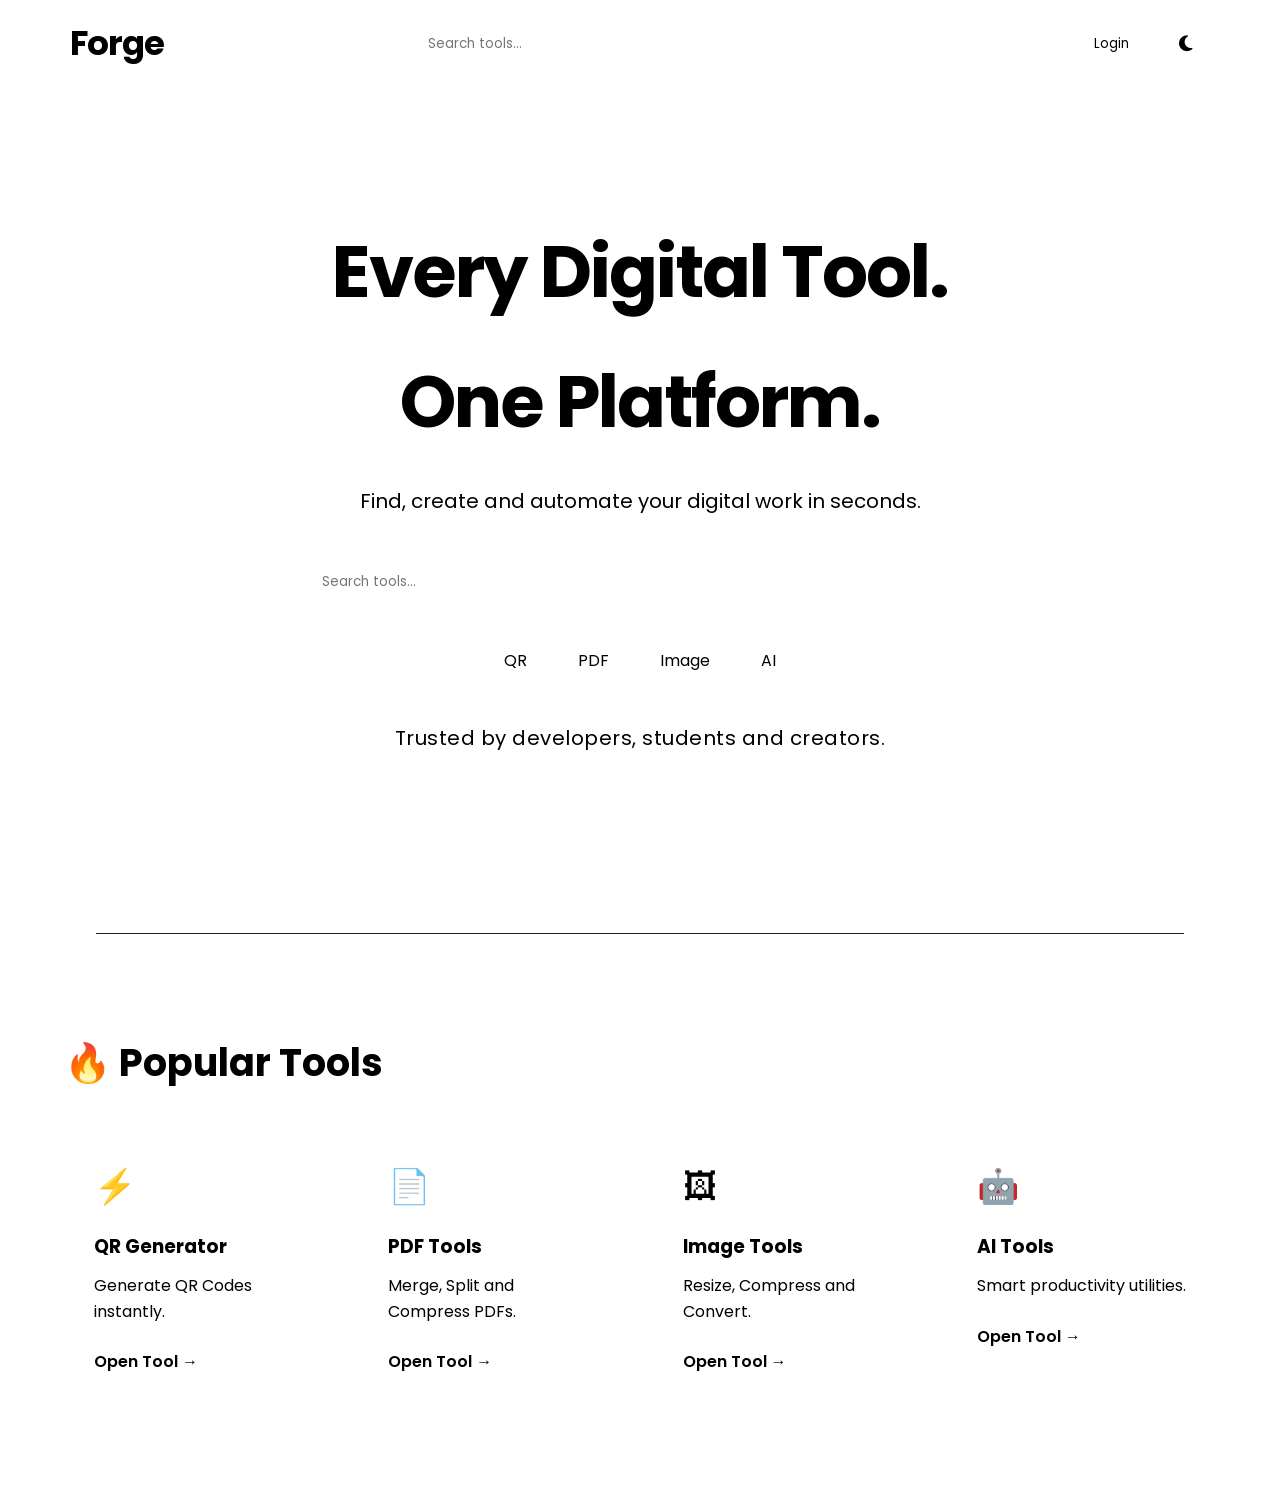
==== frontend/index.html @ 4ac9c443 "Before adding Popular Tools" ====
<!DOCTYPE html>
<html lang="en">

<head>
    <meta charset="UTF-8">
    <meta name="viewport" content="width=device-width, initial-scale=1.0">
    <title>Forge</title>

    <link rel="stylesheet"
href="https://cdnjs.cloudflare.com/ajax/libs/font-awesome/6.7.2/css/all.min.css">

    <link rel="stylesheet" href="style.css">
</head>

<body>

    <nav class="navbar">

        <div class="logo">
            Forge
        </div>

        <div class="search-box">
            <input
                type="text"
                placeholder="Search tools...">
        </div>

        <div class="nav-right">

            <button class="login-btn">
                Login
            </button>

           <button class="theme-btn">
                 <i class="fa-solid fa-moon"></i>
            </button>

        </div>

    </nav>

    <!-- ===========================
     HERO SECTION
=========================== -->

<section class="hero">

    <h1>
        Every Digital Tool.
        <br>
        One Platform.
    </h1>

    <p>
        Find, create and automate your digital work in seconds.
    </p>

    <div class="hero-search">

        <input
            type="text"
            placeholder="Search tools...">

        <button>
            Search
        </button>

    </div>

    <div class="popular-tags">

        <span>QR</span>

        <span>PDF</span>

        <span>Image</span>

        <span>AI</span>

    </div>

    <p class="hero-footer">
    Trusted by developers, students and creators.
    </p>

    </section>

    <hr class="divider">

    <!-- ==========================================
     POPULAR TOOLS
========================================== -->

<section class="tools">

    <h2>🔥 Popular Tools</h2>

    <div class="tools-grid">

        <div class="tool-card">

            <div class="tool-icon">⚡</div>

            <h3>QR Generator</h3>

            <p>Generate QR Codes instantly.</p>

            <a href="#">Open Tool →</a>

        </div>

        <div class="tool-card">

            <div class="tool-icon">📄</div>

            <h3>PDF Tools</h3>

            <p>Merge, Split and Compress PDFs.</p>

            <a href="#">Open Tool →</a>

        </div>

        <div class="tool-card">

            <div class="tool-icon">🖼</div>

            <h3>Image Tools</h3>

            <p>Resize, Compress and Convert.</p>

            <a href="#">Open Tool →</a>

        </div>

        <div class="tool-card">

            <div class="tool-icon">🤖</div>

            <h3>AI Tools</h3>

            <p>Smart productivity utilities.</p>

            <a href="#">Open Tool →</a>

        </div>

    </div>

</section>

    <script src="script.js"></script>

</body>

</html>
---- frontend/style.css ----
/* ==========================================
   GOOGLE FONT
========================================== */

@import url('https://fonts.googleapis.com/css2?family=Poppins:wght@300;400;500;600;700&display=swap');


/* ==========================================
   ROOT VARIABLES
========================================== */

:root{

    --bg:var(--bg);

    --surface:var(--surface);

    --surface-hover:var(--surface-hover);

    --border:var(--border);

    --text:var(--text);

    --secondary:var(--secondary);

    --accent:var(--accent);

    --success:#22C55E;

    --warning:#F59E0B;

    --danger:#EF4444;

    --radius:16px;

    --transition:.35s ease;

}


/* ==========================================
   RESET
========================================== */

*{
    margin:0;
    padding:0;
    box-sizing:border-box;
    font-family:'Poppins',sans-serif;
}


/* ==========================================
   BODY
========================================== */

body{

    background:var(--bg);

    color:var(--text);

}


/* ==========================================
   NAVBAR
========================================== */

.navbar{

    display:flex;

    justify-content:space-between;

    align-items:center;

    padding:18px 70px;

    border-bottom:1px solid var(--border);

}


/* ==========================================
   HERO
========================================== */

.hero{

    display:flex;

    flex-direction:column;

    justify-content:center;

    align-items:center;

    text-align:center;

    padding:120px 20px 140px;
}

.hero h1{

    font-size:72px;
    line-height:1.1;

    margin-bottom:20px;
    font-weight:700;

letter-spacing:-2px;
max-width:650px;

line-height:1.8;

}

.hero p{

    font-size:20px;

    color:var(--secondary);

    margin-bottom:40px;

    max-width:700px;

}


.hero-search{

    display:flex;

    gap:15px;

    margin-bottom:30px;

}

.hero-search input{

    width:550px;

    padding:16px 20px;

    background:var(--surface);

    color:white;

    border:1px solid var(--border);

    border-radius:14px;

    outline:none;

    transition:.3s;

}

.hero-search input:focus{

    border-color:var(--accent);

}

.hero-search button{

    padding:16px 32px;

    background:var(--accent);

    color:white;

    border:none;

    border-radius:14px;

    cursor:pointer;

    transition:all .35s ease;

}

.hero-search button:hover{

    transform:translateY(-3px);

    box-shadow:
        0 0 10px rgba(59,130,246,.45),
        0 0 30px rgba(59,130,246,.25),
        0 12px 30px rgba(0,0,0,.35);

}


.popular-tags{

    display:flex;

    gap:15px;

}

.popular-tags span{

    padding:10px 18px;

    background:var(--surface);

   border:1px solid var(--border);

    border-radius:30px;

    color:var(--secondary);

    cursor:pointer;

    transition:.3s;

}

.popular-tags span:hover{

    color:white;

    transform:translateY(-2px);

    box-shadow:
        0 0 10px rgba(255,255,255,.06),
        0 0 20px rgba(255,255,255,.03);

}

.hero-footer{

    margin-top:40px;

    color:#7A7A84;

    font-size:15px;

    letter-spacing:.5px;

}

/* ==========================================
   LOGO
========================================== */

.logo{

    font-size:34px;

    font-weight:700;

    letter-spacing:-1px;

    color:var(--text);

    cursor:pointer;

}


/* ==========================================
   SEARCH BOX
========================================== */

.search-box input{

    width:420px;

    padding:12px 18px;

    background:var(--surface);

    color:var(--text);

    border:1px solid var(--border);

    border-radius:12px;

    outline:none;

    transition:0.3s;

}


.search-box input:focus{

    border-color:var(--accent);

}


/* ==========================================
   RIGHT SECTION
========================================== */

.nav-right{

    display:flex;

    gap:15px;

}


/* ==========================================
   BUTTONS
========================================== */

.login-btn,
.theme-btn{

    padding:10px 18px;

    background:var(--surface);

    color:var(--text);

    border:none;

    border-radius:12px;

    cursor:pointer;

    transition:all .35s ease;

}

/* Theme Button Size */

.theme-btn{

    width:48px;

    height:48px;

    display:flex;

    justify-content:center;

    align-items:center;

}


.login-btn:hover,
.theme-btn:hover{

    background:var(--surface-hover);

    transform:translateY(-3px);

    box-shadow:
        0 0 8px rgba(255,255,255,.08),
        0 0 20px rgba(255,255,255,.05),
        0 8px 25px rgba(0,0,0,.35);

}

.theme-btn i{

    font-size:18px;

}


.divider{

    width:85%;

    margin:auto;

    border:none;

    height:1px;

    background:#1D1D24;

}


/* ==========================================
   POPULAR TOOLS
========================================== */

.tools{

    width:90%;

    max-width:1300px;

    margin:100px auto;

}

.tools h2{

    font-size:38px;

    margin-bottom:40px;

}

/* Grid */

.tools-grid{

    display:grid;

    grid-template-columns:repeat(4,1fr);

    gap:25px;

}

/* Cards */

.tool-card{

    background:var(--surface);

    border:1px solid var(--border);

    border-radius:18px;

    padding:30px;

    transition:.35s ease;

}

/* Hover */

.tool-card:hover{

    transform:translateY(-8px);

    box-shadow:
        0 0 15px rgba(255,255,255,.05),
        0 15px 35px rgba(0,0,0,.35);

}

/* Icon */

.tool-icon{

    font-size:34px;

    margin-bottom:20px;

}

/* Heading */

.tool-card h3{

    margin-bottom:12px;

}

/* Paragraph */

.tool-card p{

    color:var(--secondary);

    margin-bottom:25px;

    line-height:1.6;

}

/* Link */

.tool-card a{

    text-decoration:none;

    color:var(--accent);

    font-weight:600;

}
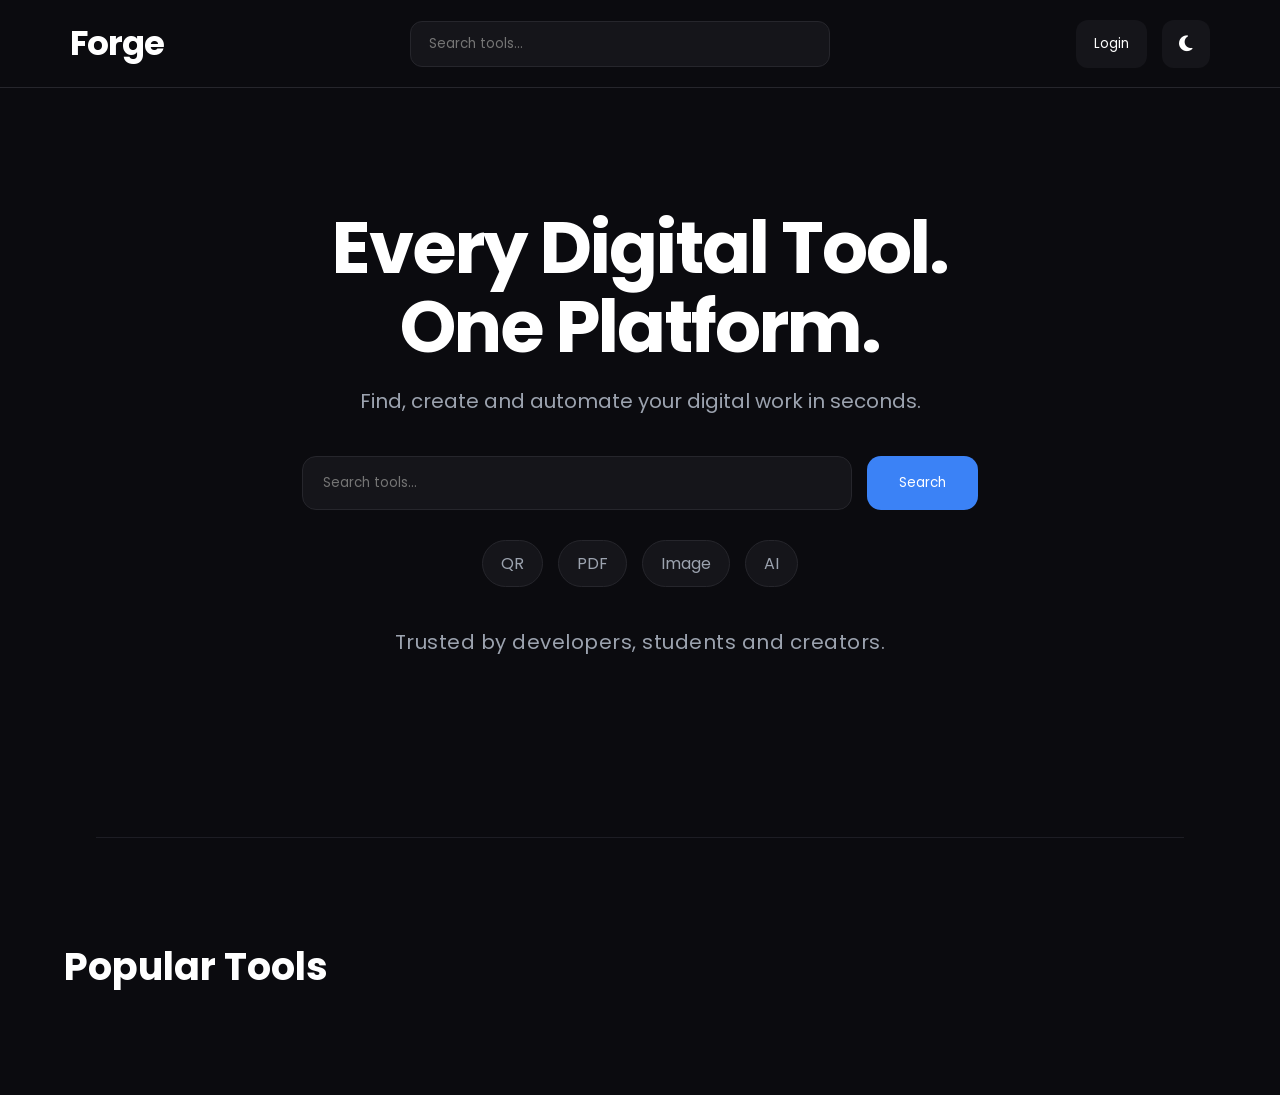
==== commit cba55195: "Redesign homepage structure" ====
--- a/frontend/index.html
+++ b/frontend/index.html
@@ -2,17 +2,26 @@
 <html lang="en">
 
 <head>
+
     <meta charset="UTF-8">
     <meta name="viewport" content="width=device-width, initial-scale=1.0">
+
     <title>Forge</title>
 
+    <!-- Font Awesome -->
     <link rel="stylesheet"
-href="https://cdnjs.cloudflare.com/ajax/libs/font-awesome/6.7.2/css/all.min.css">
+        href="https://cdnjs.cloudflare.com/ajax/libs/font-awesome/6.7.2/css/all.min.css">
 
+    <!-- CSS -->
     <link rel="stylesheet" href="style.css">
+
 </head>
 
 <body>
+
+    <!-- ==========================================
+         NAVBAR
+    =========================================== -->
 
     <nav class="navbar">
 
@@ -21,9 +30,11 @@
         </div>
 
         <div class="search-box">
+
             <input
                 type="text"
                 placeholder="Search tools...">
+
         </div>
 
         <div class="nav-right">
@@ -32,124 +43,99 @@
                 Login
             </button>
 
-           <button class="theme-btn">
-                 <i class="fa-solid fa-moon"></i>
+            <button class="theme-btn">
+
+                <i class="fa-solid fa-moon"></i>
+
             </button>
 
         </div>
 
     </nav>
 
-    <!-- ===========================
-     HERO SECTION
-=========================== -->
 
-<section class="hero">
 
-    <h1>
-        Every Digital Tool.
-        <br>
-        One Platform.
-    </h1>
+    <!-- ==========================================
+         HERO SECTION
+    =========================================== -->
 
-    <p>
-        Find, create and automate your digital work in seconds.
-    </p>
+    <section class="hero">
 
-    <div class="hero-search">
+        <h1>
 
-        <input
-            type="text"
-            placeholder="Search tools...">
+            Every Digital Tool.
+            <br>
+            One Platform.
 
-        <button>
-            Search
-        </button>
+        </h1>
 
-    </div>
+        <p>
 
-    <div class="popular-tags">
+            Find, create and automate your digital work in seconds.
 
-        <span>QR</span>
+        </p>
 
-        <span>PDF</span>
+        <div class="hero-search">
 
-        <span>Image</span>
+            <input
+                type="text"
+                placeholder="Search tools...">
 
-        <span>AI</span>
+            <button>
 
-    </div>
+                Search
 
-    <p class="hero-footer">
-    Trusted by developers, students and creators.
-    </p>
+            </button>
+
+        </div>
+
+        <div class="popular-tags">
+
+            <span>QR</span>
+
+            <span>PDF</span>
+
+            <span>Image</span>
+
+            <span>AI</span>
+
+        </div>
+
+        <p class="hero-footer">
+
+            Trusted by developers, students and creators.
+
+        </p>
 
     </section>
 
+
+
     <hr class="divider">
 
+
+
     <!-- ==========================================
-     POPULAR TOOLS
-========================================== -->
+         POPULAR TOOLS
+    =========================================== -->
 
-<section class="tools">
+    <section class="tools">
 
-    <h2>🔥 Popular Tools</h2>
+        <h2>Popular Tools</h2>
 
-    <div class="tools-grid">
+        <!-- Tool Cards will be added here -->
 
-        <div class="tool-card">
+    </section>
 
-            <div class="tool-icon">⚡</div>
 
-            <h3>QR Generator</h3>
 
-            <p>Generate QR Codes instantly.</p>
+    <!-- ==========================================
+         FOOTER (Coming Soon)
+    =========================================== -->
 
-            <a href="#">Open Tool →</a>
 
-        </div>
 
-        <div class="tool-card">
-
-            <div class="tool-icon">📄</div>
-
-            <h3>PDF Tools</h3>
-
-            <p>Merge, Split and Compress PDFs.</p>
-
-            <a href="#">Open Tool →</a>
-
-        </div>
-
-        <div class="tool-card">
-
-            <div class="tool-icon">🖼</div>
-
-            <h3>Image Tools</h3>
-
-            <p>Resize, Compress and Convert.</p>
-
-            <a href="#">Open Tool →</a>
-
-        </div>
-
-        <div class="tool-card">
-
-            <div class="tool-icon">🤖</div>
-
-            <h3>AI Tools</h3>
-
-            <p>Smart productivity utilities.</p>
-
-            <a href="#">Open Tool →</a>
-
-        </div>
-
-    </div>
-
-</section>
-
+    <!-- JavaScript -->
     <script src="script.js"></script>
 
 </body>
--- a/frontend/style.css
+++ b/frontend/style.css
@@ -8,22 +8,21 @@
 /* ==========================================
    ROOT VARIABLES
 ========================================== */
-
 :root{
 
-    --bg:var(--bg);
-
-    --surface:var(--surface);
-
-    --surface-hover:var(--surface-hover);
-
-    --border:var(--border);
-
-    --text:var(--text);
-
-    --secondary:var(--secondary);
-
-    --accent:var(--accent);
+    --bg:#0B0B0F;
+
+    --surface:#15151A;
+
+    --surface-hover:#1C1C22;
+
+    --border:#26262C;
+
+    --text:#FFFFFF;
+
+    --secondary:#9CA3AF;
+
+    --accent:#3B82F6;
 
     --success:#22C55E;
 
@@ -104,15 +103,18 @@
 .hero h1{
 
     font-size:72px;
+
     line-height:1.1;
 
     margin-bottom:20px;
+
     font-weight:700;
 
-letter-spacing:-2px;
-max-width:650px;
-
-line-height:1.8;
+    letter-spacing:-2px;
+
+    max-width:650px;
+
+    
 
 }
 
@@ -185,51 +187,51 @@
 
 .hero-search button:hover{
 
+    transform:translateY(-4px) scale(1.03);
+
+    box-shadow:
+        0 0 12px rgba(255,255,255,.12),
+        0 0 28px rgba(255,255,255,.08),
+        0 15px 35px rgba(0,0,0,.45);
+
+}
+
+
+.popular-tags{
+
+    display:flex;
+
+    gap:15px;
+
+}
+
+.popular-tags span{
+
+    padding:10px 18px;
+
+    background:var(--surface);
+
+   border:1px solid var(--border);
+
+    border-radius:30px;
+
+    color:var(--secondary);
+
+    cursor:pointer;
+
+    transition:.3s;
+
+}
+
+.popular-tags span:hover{
+
+    color:white;
+
     transform:translateY(-3px);
 
     box-shadow:
-        0 0 10px rgba(59,130,246,.45),
-        0 0 30px rgba(59,130,246,.25),
-        0 12px 30px rgba(0,0,0,.35);
-
-}
-
-
-.popular-tags{
-
-    display:flex;
-
-    gap:15px;
-
-}
-
-.popular-tags span{
-
-    padding:10px 18px;
-
-    background:var(--surface);
-
-   border:1px solid var(--border);
-
-    border-radius:30px;
-
-    color:var(--secondary);
-
-    cursor:pointer;
-
-    transition:.3s;
-
-}
-
-.popular-tags span:hover{
-
-    color:white;
-
-    transform:translateY(-2px);
-
-    box-shadow:
-        0 0 10px rgba(255,255,255,.06),
-        0 0 20px rgba(255,255,255,.03);
+        0 0 10px rgba(255,255,255,.08),
+        0 0 18px rgba(255,255,255,.05);
 
 }
 
@@ -328,11 +330,14 @@
 
     cursor:pointer;
 
-    transition:all .35s ease;
-
-}
-
-/* Theme Button Size */
+    transition:
+        transform .25s ease,
+        box-shadow .25s ease,
+        background-color .25s ease;
+
+}
+
+/* Theme Button */
 
 .theme-btn{
 
@@ -348,18 +353,21 @@
 
 }
 
+/* Hover */
+
+/* Hover */
 
 .login-btn:hover,
 .theme-btn:hover{
 
     background:var(--surface-hover);
 
-    transform:translateY(-3px);
+    transform:translateY(-4px) scale(1.03);
 
     box-shadow:
         0 0 8px rgba(255,255,255,.08),
-        0 0 20px rgba(255,255,255,.05),
-        0 8px 25px rgba(0,0,0,.35);
+        0 0 18px rgba(255,255,255,.05),
+        0 12px 30px rgba(0,0,0,.45);
 
 }
 
@@ -423,30 +431,24 @@
 
 .tool-card{
 
-    background:var(--surface);
-
-    border:1px solid var(--border);
-
-    border-radius:18px;
-
-    padding:30px;
-
-    transition:.35s ease;
-
-}
-
-/* Hover */
+    transition:
+        transform .3s ease,
+        box-shadow .3s ease,
+        border-color .3s ease;
+
+}
 
 .tool-card:hover{
 
-    transform:translateY(-8px);
+    transform:translateY(-8px) scale(1.02);
+
+    border-color:rgba(255,255,255,.12);
 
     box-shadow:
         0 0 15px rgba(255,255,255,.05),
-        0 15px 35px rgba(0,0,0,.35);
-
-}
-
+        0 15px 40px rgba(0,0,0,.45);
+
+}
 /* Icon */
 
 .tool-icon{
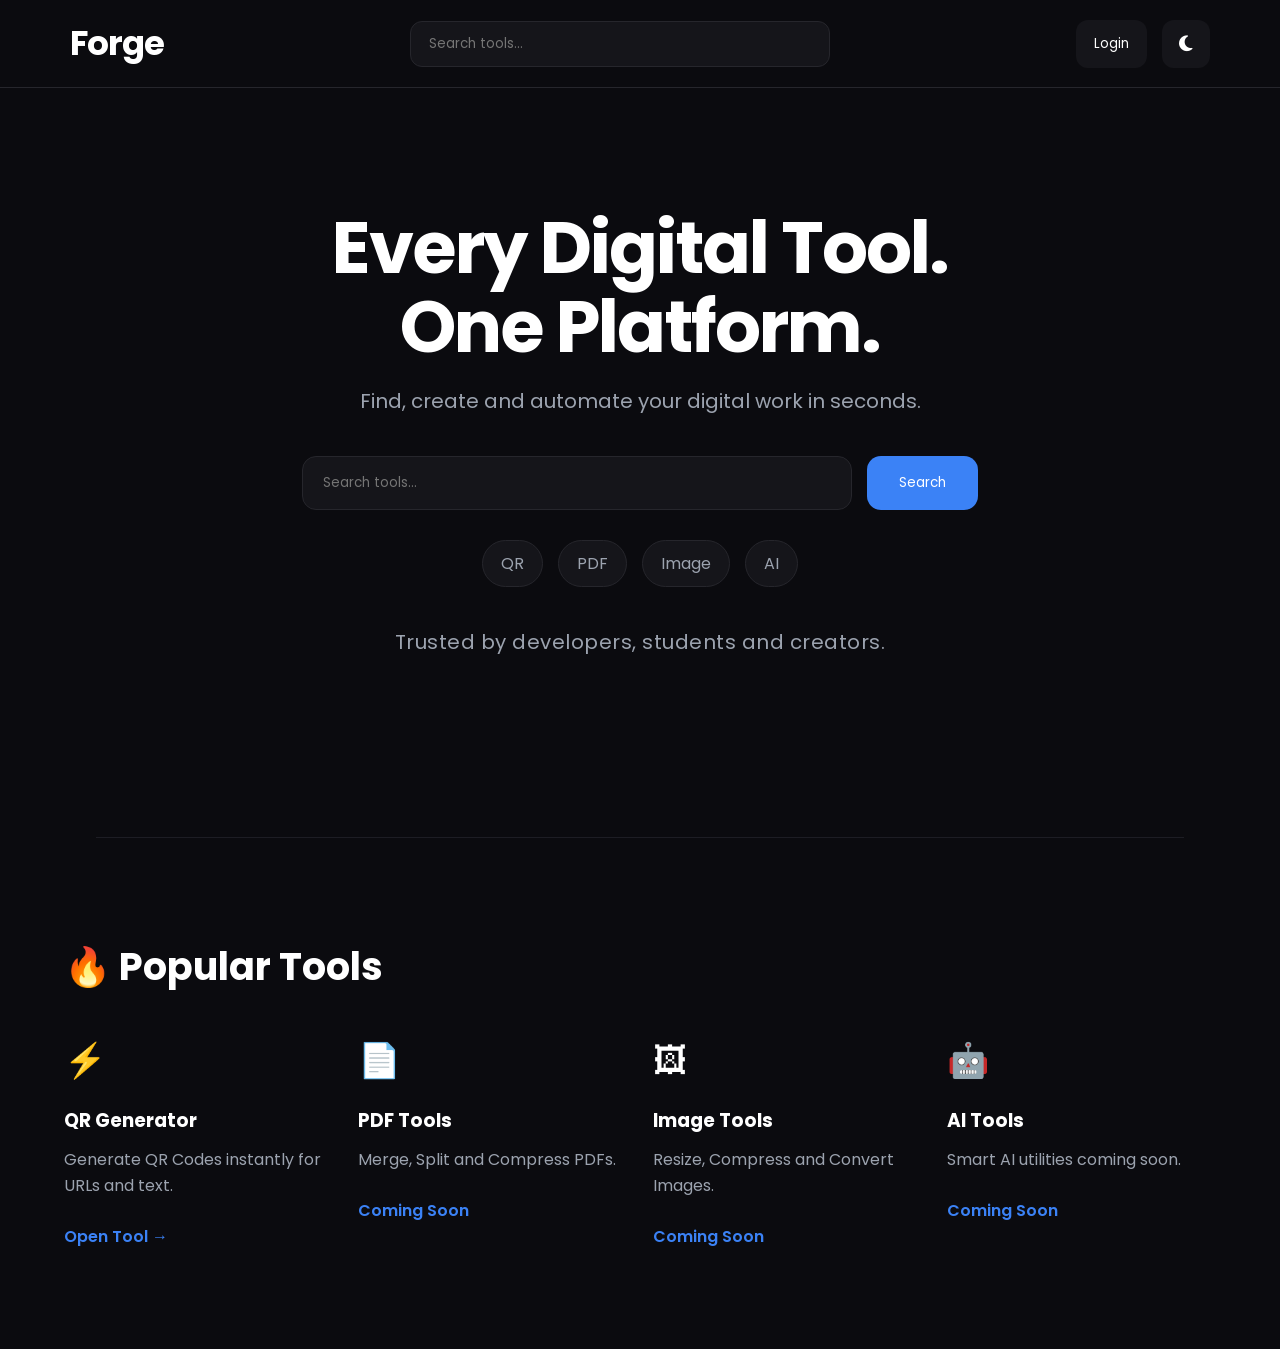
==== commit df46c1fa: "Complete QR Generator v1.2" ====
--- a/frontend/index.html
+++ b/frontend/index.html
@@ -44,9 +44,7 @@
             </button>
 
             <button class="theme-btn">
-
                 <i class="fa-solid fa-moon"></i>
-
             </button>
 
         </div>
@@ -92,11 +90,8 @@
         <div class="popular-tags">
 
             <span>QR</span>
-
             <span>PDF</span>
-
             <span>Image</span>
-
             <span>AI</span>
 
         </div>
@@ -121,21 +116,101 @@
 
     <section class="tools">
 
-        <h2>Popular Tools</h2>
-
-        <!-- Tool Cards will be added here -->
+        <h2>🔥 Popular Tools</h2>
+
+        <div class="tools-grid">
+
+            <!-- QR Generator -->
+
+            <div class="tool-card">
+
+                <div class="tool-icon">
+                    ⚡
+                </div>
+
+                <h3>QR Generator</h3>
+
+                <p>
+                    Generate QR Codes instantly for URLs and text.
+                </p>
+
+                <a href="qr.html">
+                    Open Tool →
+                </a>
+
+            </div>
+
+
+            <!-- PDF -->
+
+            <div class="tool-card">
+
+                <div class="tool-icon">
+                    📄
+                </div>
+
+                <h3>PDF Tools</h3>
+
+                <p>
+                    Merge, Split and Compress PDFs.
+                </p>
+
+                <a href="#">
+                    Coming Soon
+                </a>
+
+            </div>
+
+
+            <!-- Image -->
+
+            <div class="tool-card">
+
+                <div class="tool-icon">
+                    🖼
+                </div>
+
+                <h3>Image Tools</h3>
+
+                <p>
+                    Resize, Compress and Convert Images.
+                </p>
+
+                <a href="#">
+                    Coming Soon
+                </a>
+
+            </div>
+
+
+            <!-- AI -->
+
+            <div class="tool-card">
+
+                <div class="tool-icon">
+                    🤖
+                </div>
+
+                <h3>AI Tools</h3>
+
+                <p>
+                    Smart AI utilities coming soon.
+                </p>
+
+                <a href="#">
+                    Coming Soon
+                </a>
+
+            </div>
+
+        </div>
 
     </section>
 
 
 
-    <!-- ==========================================
-         FOOTER (Coming Soon)
-    =========================================== -->
-
-
-
     <!-- JavaScript -->
+
     <script src="script.js"></script>
 
 </body>
--- a/frontend/style.css
+++ b/frontend/style.css
@@ -489,4 +489,104 @@
 
     font-weight:600;
 
+}
+
+
+
+/* ==========================================
+   QR RESULT
+========================================== */
+
+.qr-result{
+
+    margin-top:40px;
+
+    margin-bottom:40px;
+
+    display:flex;
+
+    flex-direction:column;
+
+    align-items:center;
+
+    justify-content:center;
+
+    gap:25px;
+
+}
+
+#qrImage{
+
+    width:250px;
+
+    display:none;
+
+    border-radius:16px;
+
+    background:white;
+
+    padding:12px;
+
+    box-shadow:
+        0 10px 30px rgba(0,0,0,.35);
+
+}
+
+/* ==========================================
+   ERROR MESSAGE
+========================================== */
+
+/* ==========================================
+   ERROR MESSAGE
+========================================== */
+
+.error-message{
+
+    margin-top:18px;
+
+    color:#ff6b6b;
+
+    font-size:15px;
+
+    font-weight:500;
+
+    min-height:22px;
+
+}
+
+
+
+
+
+
+/* ==========================================
+   DOWNLOAD BUTTON
+========================================== */
+
+#downloadBtn{
+
+    padding:14px 28px;
+
+    background:var(--accent);
+
+    color:white;
+
+    border:none;
+
+    border-radius:12px;
+
+    cursor:pointer;
+
+    transition:all .35s ease;
+
+}
+
+#downloadBtn:hover{
+
+    transform:translateY(-3px);
+
+    box-shadow:
+        0 0 12px rgba(255,255,255,.12),
+        0 10px 25px rgba(0,0,0,.35);
+
 }
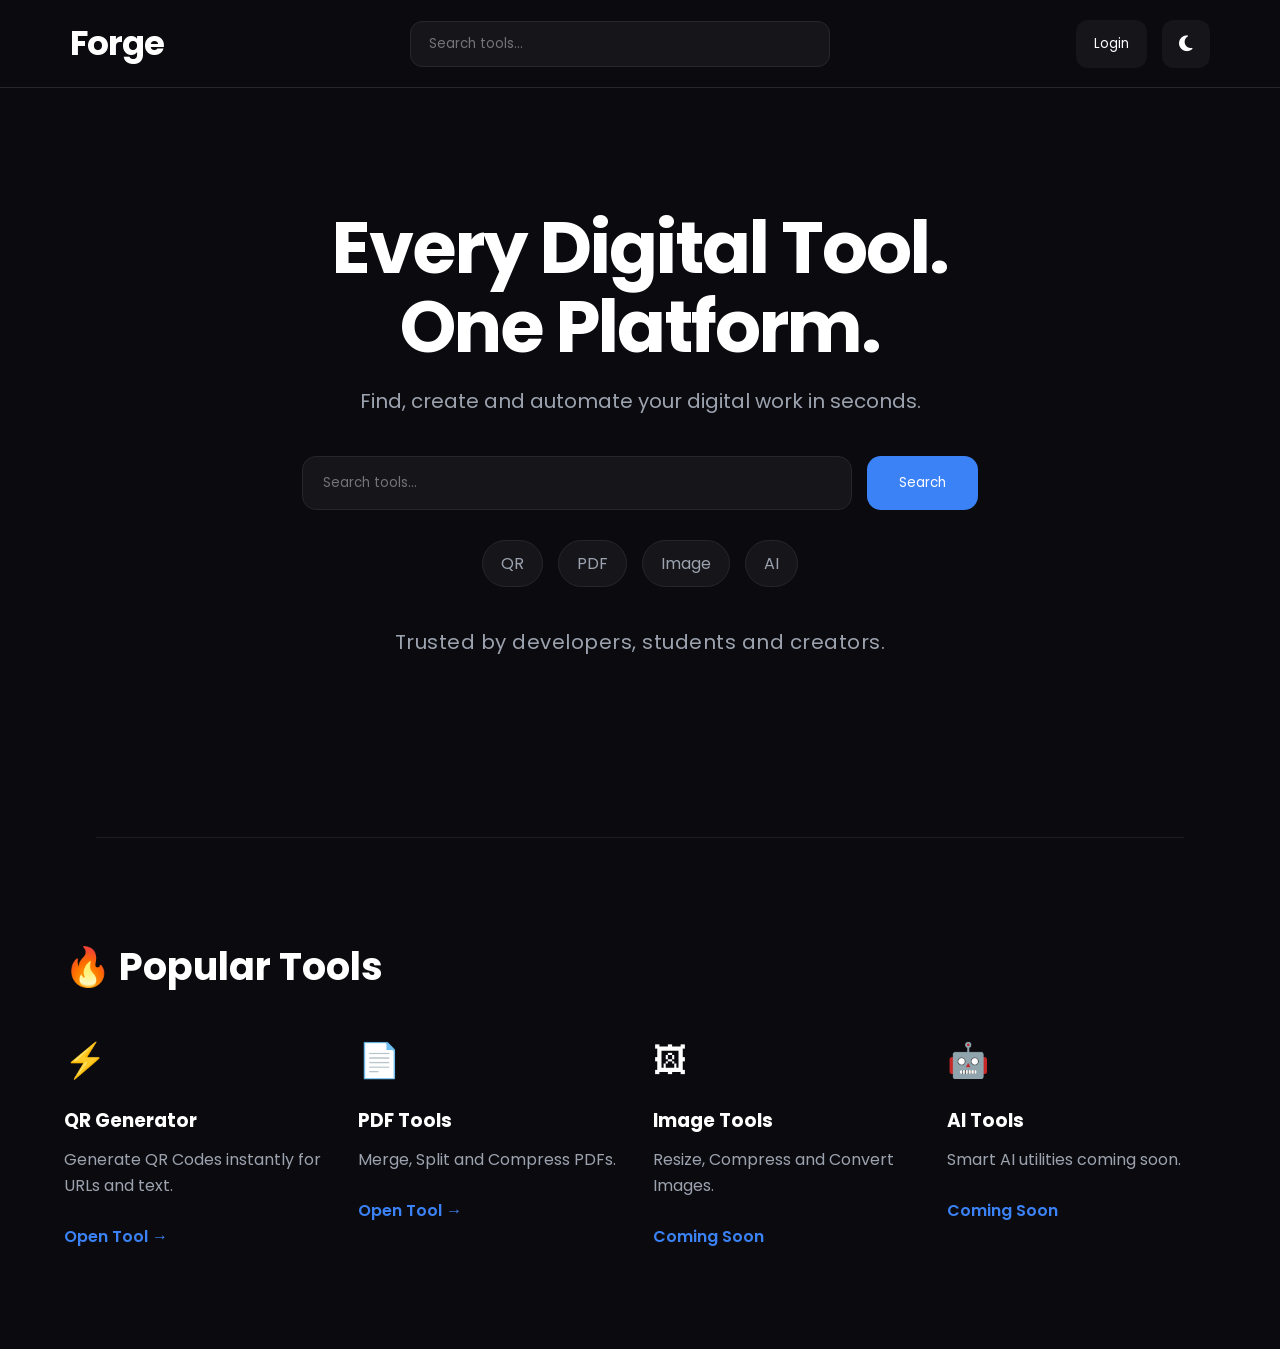
==== commit 041222e4: "Add PDF page and homepage navigation" ====
--- a/frontend/index.html
+++ b/frontend/index.html
@@ -89,10 +89,13 @@
 
         <div class="popular-tags">
 
-            <span>QR</span>
-            <span>PDF</span>
-            <span>Image</span>
-            <span>AI</span>
+            <a href="qr.html">QR</a>
+
+            <a href="pdf.html">PDF</a>
+
+             <a href="#">Image</a>
+
+            <a href="#">AI</a>
 
         </div>
 
@@ -155,6 +158,27 @@
                     Merge, Split and Compress PDFs.
                 </p>
 
+                <a href="pdf.html">
+                    Open Tool →
+                </a>
+
+            </div>
+
+
+            <!-- Image -->
+
+            <div class="tool-card">
+
+                <div class="tool-icon">
+                    🖼
+                </div>
+
+                <h3>Image Tools</h3>
+
+                <p>
+                    Resize, Compress and Convert Images.
+                </p>
+
                 <a href="#">
                     Coming Soon
                 </a>
@@ -162,18 +186,18 @@
             </div>
 
 
-            <!-- Image -->
-
-            <div class="tool-card">
-
-                <div class="tool-icon">
-                    🖼
-                </div>
-
-                <h3>Image Tools</h3>
-
-                <p>
-                    Resize, Compress and Convert Images.
+            <!-- AI -->
+
+            <div class="tool-card">
+
+                <div class="tool-icon">
+                    🤖
+                </div>
+
+                <h3>AI Tools</h3>
+
+                <p>
+                    Smart AI utilities coming soon.
                 </p>
 
                 <a href="#">
@@ -182,27 +206,6 @@
 
             </div>
 
-
-            <!-- AI -->
-
-            <div class="tool-card">
-
-                <div class="tool-icon">
-                    🤖
-                </div>
-
-                <h3>AI Tools</h3>
-
-                <p>
-                    Smart AI utilities coming soon.
-                </p>
-
-                <a href="#">
-                    Coming Soon
-                </a>
-
-            </div>
-
         </div>
 
     </section>
--- a/frontend/style.css
+++ b/frontend/style.css
@@ -205,7 +205,7 @@
 
 }
 
-.popular-tags span{
+.popular-tags a{
 
     padding:10px 18px;
 
@@ -220,10 +220,10 @@
     cursor:pointer;
 
     transition:.3s;
-
-}
-
-.popular-tags span:hover{
+    text-decoration:none;
+}
+
+.popular-tags a:hover{
 
     color:white;
 
@@ -499,9 +499,17 @@
 
 .qr-result{
 
-    margin-top:40px;
-
-    margin-bottom:40px;
+    margin-top:45px;
+
+    padding:35px;
+
+    width:340px;
+
+    background:var(--surface);
+
+    border:1px solid var(--border);
+
+    border-radius:22px;
 
     display:flex;
 
@@ -509,26 +517,32 @@
 
     align-items:center;
 
-    justify-content:center;
-
-    gap:25px;
+    gap:22px;
+
+    box-shadow:
+        0 10px 35px rgba(0,0,0,.35);
+
+    animation:fadeUp .45s ease;
 
 }
 
 #qrImage{
 
-    width:250px;
-
-    display:none;
-
-    border-radius:16px;
+    width:240px;
 
     background:white;
 
     padding:12px;
 
-    box-shadow:
-        0 10px 30px rgba(0,0,0,.35);
+    border-radius:14px;
+
+}
+
+.qr-result h3{
+
+    font-size:20px;
+
+    color:var(--text);
 
 }
 
@@ -589,4 +603,81 @@
         0 0 12px rgba(255,255,255,.12),
         0 10px 25px rgba(0,0,0,.35);
 
+}
+
+
+@keyframes fadeUp{
+
+    from{
+
+        opacity:0;
+
+        transform:translateY(25px);
+
+    }
+
+    to{
+
+        opacity:1;
+
+        transform:translateY(0);
+
+    }
+
+}
+
+/* ==========================================
+   PDF TOOL
+========================================== */
+
+.pdf-upload{
+
+    display:flex;
+
+    flex-direction:column;
+
+    gap:20px;
+
+    width:420px;
+
+    margin-top:35px;
+
+}
+
+.pdf-upload input{
+
+    background:var(--surface);
+
+    color:var(--text);
+
+    padding:14px;
+
+    border:1px solid var(--border);
+
+    border-radius:12px;
+
+}
+
+.pdf-upload button{
+
+    padding:15px;
+
+    background:var(--accent);
+
+    color:white;
+
+    border:none;
+
+    border-radius:12px;
+
+    cursor:pointer;
+
+    transition:.3s;
+
+}
+
+.pdf-upload button:hover{
+
+    transform:translateY(-3px);
+
 }
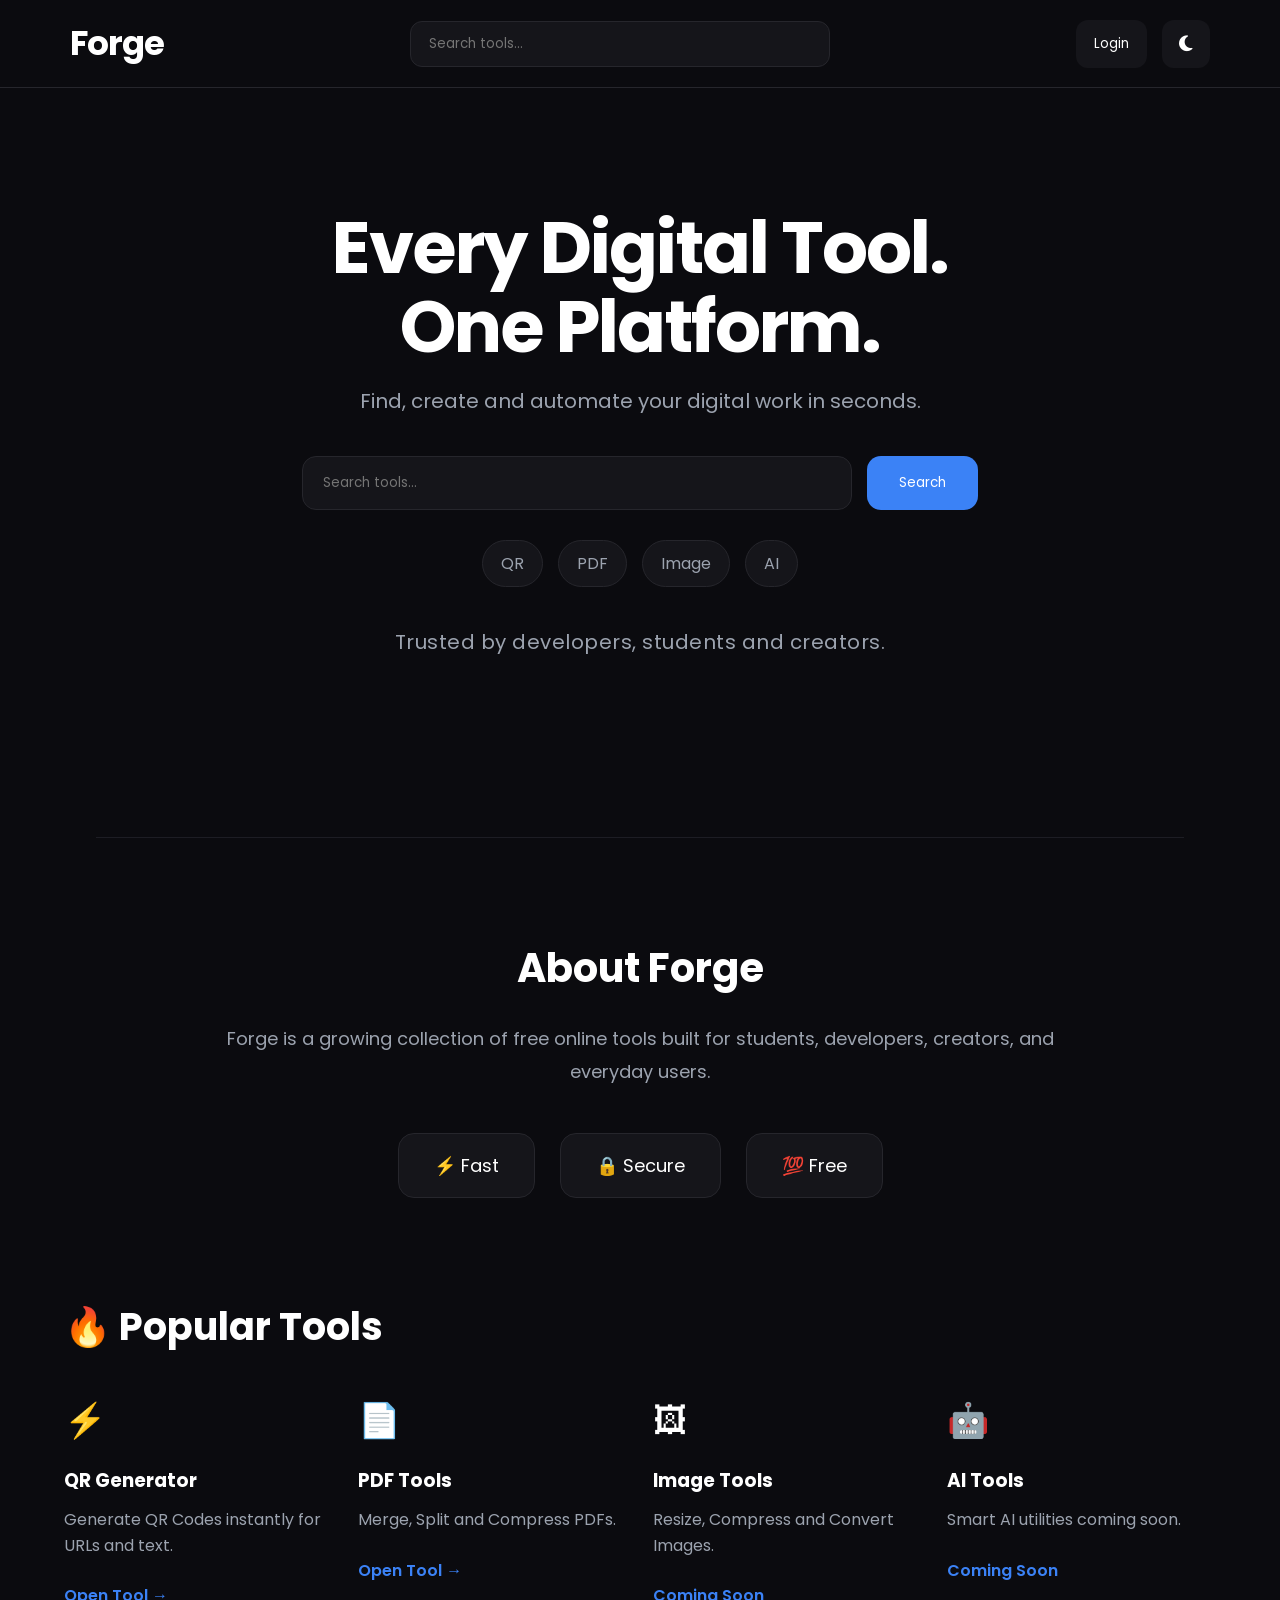
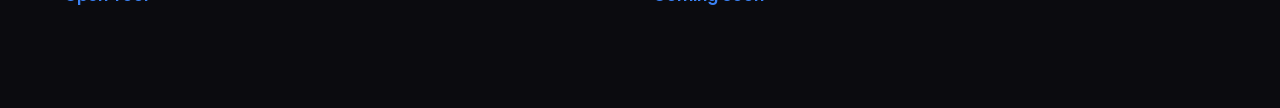
==== commit bfd39b5f: "Improve homepage with About section" ====
--- a/frontend/index.html
+++ b/frontend/index.html
@@ -26,7 +26,7 @@
     <nav class="navbar">
 
         <div class="logo">
-            Forge
+            <a href="index.html">Forge</a>
         </div>
 
         <div class="search-box">
@@ -111,6 +111,45 @@
 
     <hr class="divider">
 
+    <!-- ==========================================
+     ABOUT FORGE
+========================================== -->
+
+<section class="about">
+
+    <h2>About Forge</h2>
+
+    <p>
+
+        Forge is a growing collection of free online tools
+        built for students, developers, creators, and everyday users.
+
+    </p>
+
+    <div class="about-features">
+
+        <div class="feature">
+
+            ⚡ Fast
+
+        </div>
+
+        <div class="feature">
+
+            🔒 Secure
+
+        </div>
+
+        <div class="feature">
+
+            💯 Free
+
+        </div>
+
+    </div>
+
+</section>
+
 
 
     <!-- ==========================================
@@ -211,10 +250,12 @@
     </section>
 
 
-
-    <!-- JavaScript -->
-
-    <script src="script.js"></script>
+<script src="tools.js"></script>
+<script src="script.js"></script>
+
+
+
+    
 
 </body>
 
--- a/frontend/style.css
+++ b/frontend/style.css
@@ -265,6 +265,14 @@
 
 }
 
+.logo a{
+
+    text-decoration:none;
+
+    color:inherit;
+
+}
+
 
 /* ==========================================
    SEARCH BOX
@@ -680,4 +688,78 @@
 
     transform:translateY(-3px);
 
+}
+
+
+/* ==========================================
+   ABOUT FORGE
+========================================== */
+
+.about{
+
+    width:90%;
+
+    max-width:900px;
+
+    margin:100px auto;
+
+    text-align:center;
+
+}
+
+.about h2{
+
+    font-size:40px;
+
+    margin-bottom:25px;
+
+}
+
+.about p{
+
+    color:var(--secondary);
+
+    font-size:18px;
+
+    line-height:1.8;
+
+    margin-bottom:45px;
+
+}
+
+.about-features{
+
+    display:flex;
+
+    justify-content:center;
+
+    gap:25px;
+
+    flex-wrap:wrap;
+
+}
+
+.feature{
+
+    background:var(--surface);
+
+    border:1px solid var(--border);
+
+    border-radius:16px;
+
+    padding:18px 35px;
+
+    font-size:18px;
+
+    transition:.3s;
+
+}
+
+.feature:hover{
+
+    transform:translateY(-5px);
+
+    box-shadow:
+        0 0 15px rgba(255,255,255,.08);
+
 }
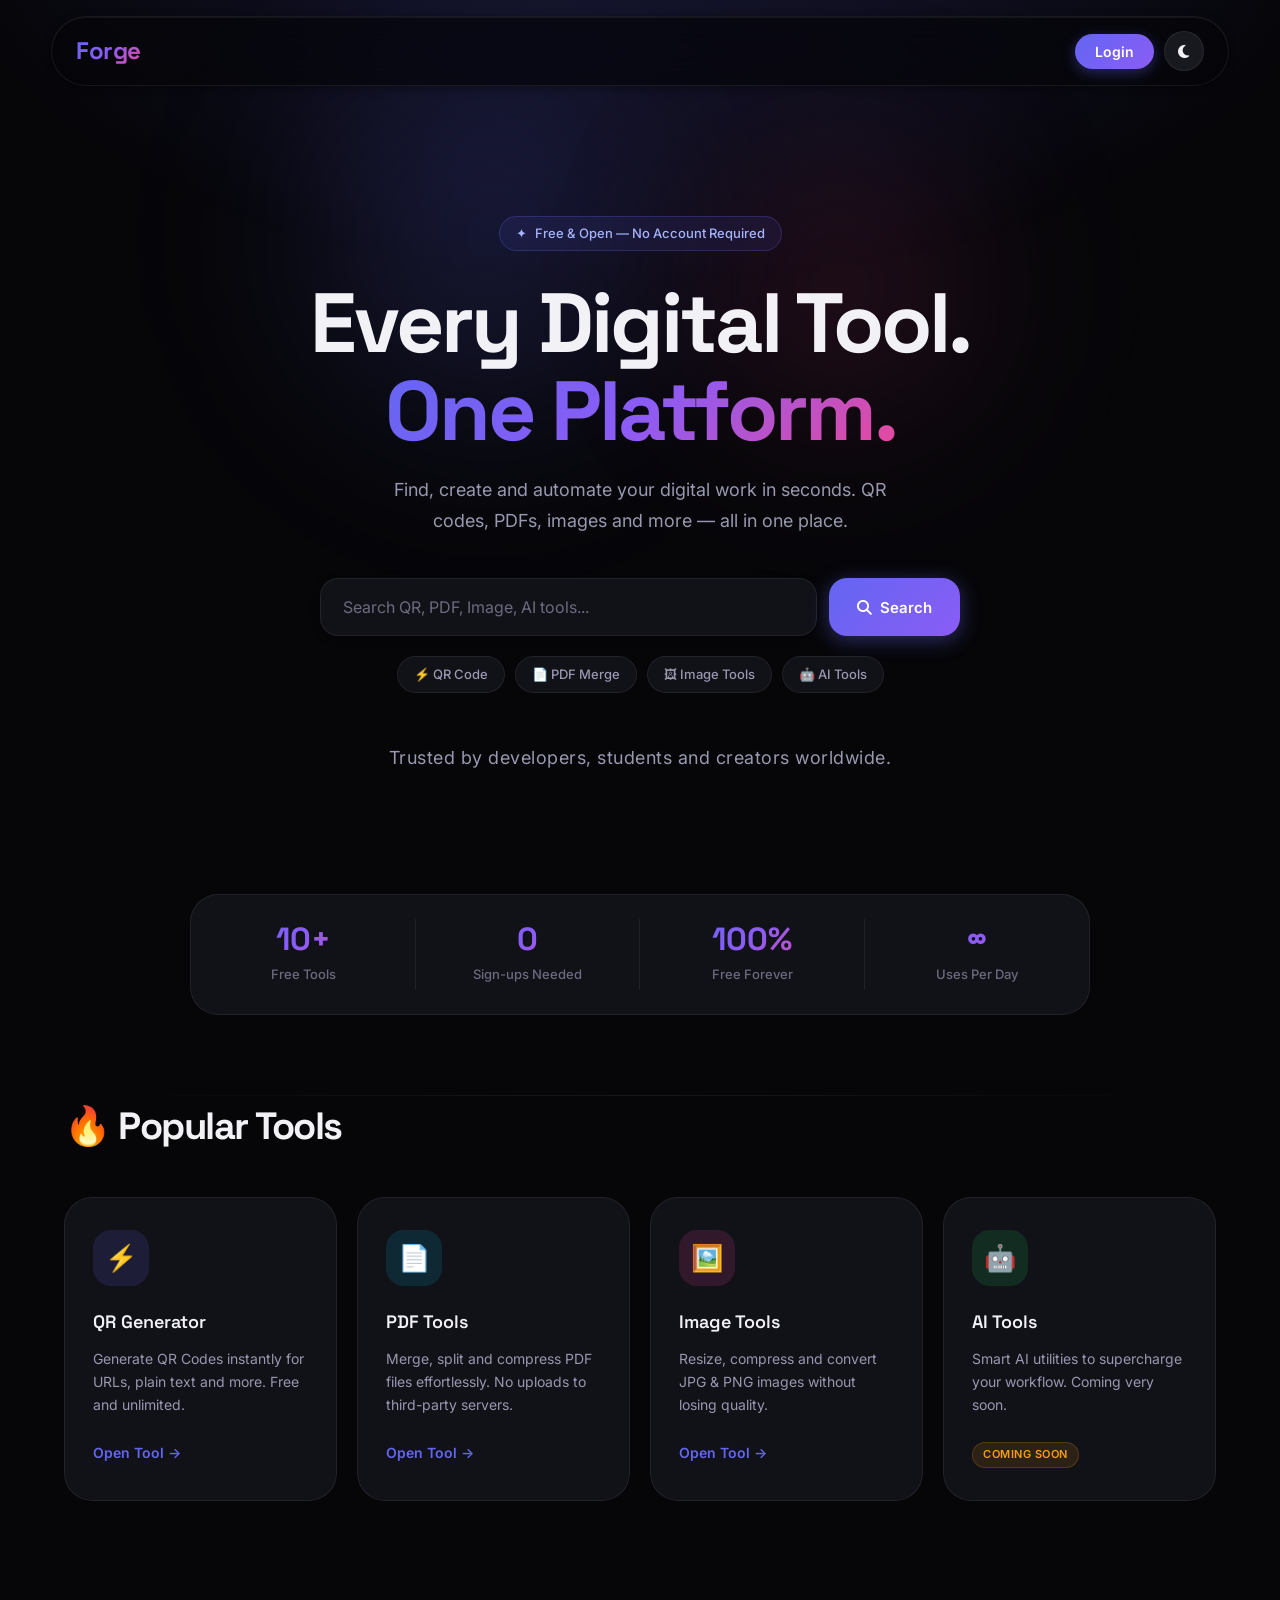
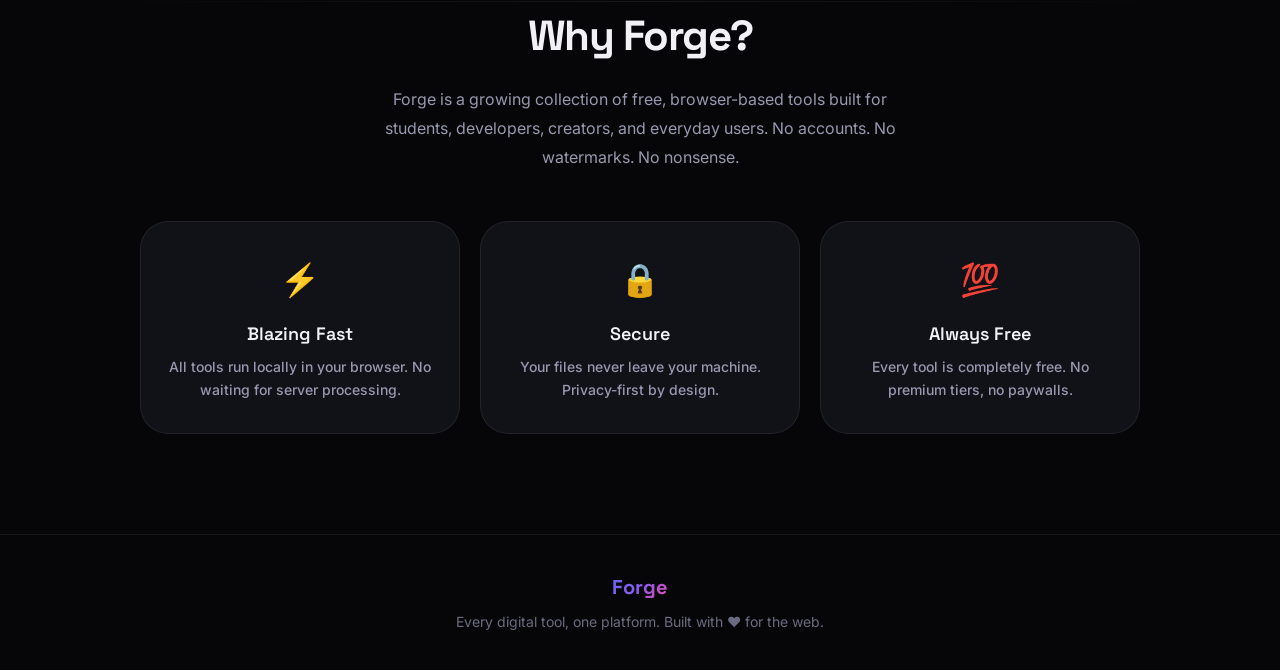
==== commit 793377e9: "feat: complete frontend UI redesign with premium glassmorphism theme" ====
--- a/frontend/index.html
+++ b/frontend/index.html
@@ -1,262 +1,211 @@
-<!DOCTYPE html>
-<html lang="en">
-
-<head>
-
-    <meta charset="UTF-8">
-    <meta name="viewport" content="width=device-width, initial-scale=1.0">
-
-    <title>Forge</title>
-
-    <!-- Font Awesome -->
-    <link rel="stylesheet"
-        href="https://cdnjs.cloudflare.com/ajax/libs/font-awesome/6.7.2/css/all.min.css">
-
-    <!-- CSS -->
-    <link rel="stylesheet" href="style.css">
-
-</head>
-
-<body>
-
-    <!-- ==========================================
-         NAVBAR
-    =========================================== -->
-
-    <nav class="navbar">
-
-        <div class="logo">
-            <a href="index.html">Forge</a>
-        </div>
-
-        <div class="search-box">
-
-            <input
-                type="text"
-                placeholder="Search tools...">
-
-        </div>
-
-        <div class="nav-right">
-
-            <button class="login-btn">
-                Login
-            </button>
-
-            <button class="theme-btn">
-                <i class="fa-solid fa-moon"></i>
-            </button>
-
-        </div>
-
-    </nav>
-
-
-
-    <!-- ==========================================
-         HERO SECTION
-    =========================================== -->
-
-    <section class="hero">
-
-        <h1>
-
-            Every Digital Tool.
-            <br>
-            One Platform.
-
-        </h1>
-
-        <p>
-
-            Find, create and automate your digital work in seconds.
-
-        </p>
-
-        <div class="hero-search">
-
-            <input
-                type="text"
-                placeholder="Search tools...">
-
-            <button>
-
-                Search
-
-            </button>
-
-        </div>
-
-        <div class="popular-tags">
-
-            <a href="qr.html">QR</a>
-
-            <a href="pdf.html">PDF</a>
-
-             <a href="#">Image</a>
-
-            <a href="#">AI</a>
-
-        </div>
-
-        <p class="hero-footer">
-
-            Trusted by developers, students and creators.
-
-        </p>
-
-    </section>
-
-
-
-    <hr class="divider">
-
-    <!-- ==========================================
-     ABOUT FORGE
-========================================== -->
-
-<section class="about">
-
-    <h2>About Forge</h2>
-
-    <p>
-
-        Forge is a growing collection of free online tools
-        built for students, developers, creators, and everyday users.
-
-    </p>
-
-    <div class="about-features">
-
-        <div class="feature">
-
-            ⚡ Fast
-
-        </div>
-
-        <div class="feature">
-
-            🔒 Secure
-
-        </div>
-
-        <div class="feature">
-
-            💯 Free
-
-        </div>
-
-    </div>
-
-</section>
-
-
-
-    <!-- ==========================================
-         POPULAR TOOLS
-    =========================================== -->
-
-    <section class="tools">
-
-        <h2>🔥 Popular Tools</h2>
-
-        <div class="tools-grid">
-
-            <!-- QR Generator -->
-
-            <div class="tool-card">
-
-                <div class="tool-icon">
-                    ⚡
-                </div>
-
-                <h3>QR Generator</h3>
-
-                <p>
-                    Generate QR Codes instantly for URLs and text.
-                </p>
-
-                <a href="qr.html">
-                    Open Tool →
-                </a>
-
-            </div>
-
-
-            <!-- PDF -->
-
-            <div class="tool-card">
-
-                <div class="tool-icon">
-                    📄
-                </div>
-
-                <h3>PDF Tools</h3>
-
-                <p>
-                    Merge, Split and Compress PDFs.
-                </p>
-
-                <a href="pdf.html">
-                    Open Tool →
-                </a>
-
-            </div>
-
-
-            <!-- Image -->
-
-            <div class="tool-card">
-
-                <div class="tool-icon">
-                    🖼
-                </div>
-
-                <h3>Image Tools</h3>
-
-                <p>
-                    Resize, Compress and Convert Images.
-                </p>
-
-                <a href="#">
-                    Coming Soon
-                </a>
-
-            </div>
-
-
-            <!-- AI -->
-
-            <div class="tool-card">
-
-                <div class="tool-icon">
-                    🤖
-                </div>
-
-                <h3>AI Tools</h3>
-
-                <p>
-                    Smart AI utilities coming soon.
-                </p>
-
-                <a href="#">
-                    Coming Soon
-                </a>
-
-            </div>
-
-        </div>
-
-    </section>
-
-
-<script src="tools.js"></script>
-<script src="script.js"></script>
-
-
-
-    
-
-</body>
-
-</html>+<!DOCTYPE html>
+<html lang="en">
+
+<head>
+    <meta charset="UTF-8">
+    <meta name="viewport" content="width=device-width, initial-scale=1.0">
+    <meta name="description" content="Forge — Every digital tool you need in one place. QR generators, PDF tools, image compressors and more. Free, fast and secure.">
+    <title>Forge — Every Digital Tool. One Platform.</title>
+
+    <!-- Font Awesome -->
+    <link rel="stylesheet" href="https://cdnjs.cloudflare.com/ajax/libs/font-awesome/6.7.2/css/all.min.css">
+
+    <!-- CSS -->
+    <link rel="stylesheet" href="style.css">
+</head>
+
+<body>
+
+    <!-- NAVBAR -->
+    <nav class="navbar">
+
+        <div class="logo">Forge</div>
+
+        <div class="nav-right">
+            <button class="login-btn" id="loginBtn">Login</button>
+            <button class="theme-btn" id="themeBtn">
+                <i class="fa-solid fa-moon" id="themeIcon"></i>
+            </button>
+        </div>
+
+    </nav>
+
+
+    <!-- HERO SECTION -->
+    <section class="hero">
+
+        <div class="hero-badge">
+            <span>✦</span> Free &amp; Open — No Account Required
+        </div>
+
+        <h1>
+            Every Digital Tool.<br>
+            <span class="gradient-text">One Platform.</span>
+        </h1>
+
+        <p>
+            Find, create and automate your digital work in seconds.
+            QR codes, PDFs, images and more — all in one place.
+        </p>
+
+        <div class="hero-search">
+            <input
+                type="text"
+                id="searchInput"
+                placeholder="Search QR, PDF, Image, AI tools...">
+            <button class="search-btn" id="searchBtn">
+                <i class="fa-solid fa-magnifying-glass"></i>&nbsp; Search
+            </button>
+        </div>
+
+        <div class="popular-tags">
+            <a href="qr.html">⚡ QR Code</a>
+            <a href="pdf.html">📄 PDF Merge</a>
+            <a href="image.html">🖼 Image Tools</a>
+            <a href="#">🤖 AI Tools</a>
+        </div>
+
+        <p class="hero-footer">
+            Trusted by developers, students and creators worldwide.
+        </p>
+
+    </section>
+
+
+    <!-- STATS BAR -->
+    <div class="stats-bar reveal">
+        <div class="stat-item">
+            <span class="stat-number">10+</span>
+            <span class="stat-label">Free Tools</span>
+        </div>
+        <div class="stat-item">
+            <span class="stat-number">0</span>
+            <span class="stat-label">Sign-ups Needed</span>
+        </div>
+        <div class="stat-item">
+            <span class="stat-number">100%</span>
+            <span class="stat-label">Free Forever</span>
+        </div>
+        <div class="stat-item">
+            <span class="stat-number">∞</span>
+            <span class="stat-label">Uses Per Day</span>
+        </div>
+    </div>
+
+
+    <hr class="divider">
+
+
+    <!-- POPULAR TOOLS -->
+    <section class="tools">
+
+        <h2>🔥 Popular Tools</h2>
+
+        <div class="tools-grid">
+
+            <!-- QR Generator -->
+            <div class="tool-card">
+                <div class="tool-icon purple">⚡</div>
+                <h3>QR Generator</h3>
+                <p>Generate QR Codes instantly for URLs, plain text and more. Free and unlimited.</p>
+                <a href="qr.html">Open Tool &rarr;</a>
+            </div>
+
+            <!-- PDF Merge -->
+            <div class="tool-card">
+                <div class="tool-icon blue">📄</div>
+                <h3>PDF Tools</h3>
+                <p>Merge, split and compress PDF files effortlessly. No uploads to third-party servers.</p>
+                <a href="pdf.html">Open Tool &rarr;</a>
+            </div>
+
+            <!-- Image Tools -->
+            <div class="tool-card">
+                <div class="tool-icon pink">🖼️</div>
+                <h3>Image Tools</h3>
+                <p>Resize, compress and convert JPG &amp; PNG images without losing quality.</p>
+                <a href="image.html">Open Tool &rarr;</a>
+            </div>
+
+            <!-- AI Tools -->
+            <div class="tool-card">
+                <div class="tool-icon green">🤖</div>
+                <h3>AI Tools</h3>
+                <p>Smart AI utilities to supercharge your workflow. Coming very soon.</p>
+                <span class="badge-soon">Coming Soon</span>
+            </div>
+
+        </div>
+
+    </section>
+
+
+    <hr class="divider">
+
+
+    <!-- ABOUT FORGE -->
+    <section class="about reveal">
+
+        <h2>Why Forge?</h2>
+
+        <p>
+            Forge is a growing collection of free, browser-based tools
+            built for students, developers, creators, and everyday users.
+            No accounts. No watermarks. No nonsense.
+        </p>
+
+        <div class="about-features">
+
+            <div class="feature">
+                <span class="feature-icon">⚡</span>
+                <div class="feature-title">Blazing Fast</div>
+                <div class="feature-desc">All tools run locally in your browser. No waiting for server processing.</div>
+            </div>
+
+            <div class="feature">
+                <span class="feature-icon">🔒</span>
+                <div class="feature-title">Secure</div>
+                <div class="feature-desc">Your files never leave your machine. Privacy-first by design.</div>
+            </div>
+
+            <div class="feature">
+                <span class="feature-icon">💯</span>
+                <div class="feature-title">Always Free</div>
+                <div class="feature-desc">Every tool is completely free. No premium tiers, no paywalls.</div>
+            </div>
+
+        </div>
+
+    </section>
+
+
+    <!-- FOOTER -->
+    <footer class="footer">
+        <div class="footer-brand">Forge</div>
+        <p>Every digital tool, one platform. Built with ❤️ for the web.</p>
+    </footer>
+
+
+    <script src="tools.js"></script>
+    <script src="theme.js"></script>
+    <script>
+        // Scroll reveal
+        const observer = new IntersectionObserver((entries) => {
+            entries.forEach(el => {
+                if (el.isIntersecting) {
+                    el.target.classList.add('visible');
+                }
+            });
+        }, { threshold: 0.1 });
+        document.querySelectorAll('.reveal').forEach(el => observer.observe(el));
+
+        // Navbar scroll effect
+        const navbar = document.querySelector('.navbar');
+        window.addEventListener('scroll', () => {
+            navbar.classList.toggle('scrolled', window.scrollY > 20);
+        });
+    </script>
+
+</body>
+</html>
+
--- a/frontend/style.css
+++ b/frontend/style.css
@@ -1,765 +1,397 @@
-/* ==========================================
-   GOOGLE FONT
-========================================== */
-
-@import url('https://fonts.googleapis.com/css2?family=Poppins:wght@300;400;500;600;700&display=swap');
-
-
-/* ==========================================
-   ROOT VARIABLES
-========================================== */
-:root{
-
-    --bg:#0B0B0F;
-
-    --surface:#15151A;
-
-    --surface-hover:#1C1C22;
-
-    --border:#26262C;
-
-    --text:#FFFFFF;
-
-    --secondary:#9CA3AF;
-
-    --accent:#3B82F6;
-
-    --success:#22C55E;
-
-    --warning:#F59E0B;
-
-    --danger:#EF4444;
-
-    --radius:16px;
-
-    --transition:.35s ease;
-
-}
-
-
-/* ==========================================
-   RESET
-========================================== */
-
-*{
-    margin:0;
-    padding:0;
-    box-sizing:border-box;
-    font-family:'Poppins',sans-serif;
-}
-
-
-/* ==========================================
-   BODY
-========================================== */
-
-body{
-
-    background:var(--bg);
-
-    color:var(--text);
-
-}
-
-
-/* ==========================================
-   NAVBAR
-========================================== */
-
-.navbar{
-
-    display:flex;
-
-    justify-content:space-between;
-
-    align-items:center;
-
-    padding:18px 70px;
-
-    border-bottom:1px solid var(--border);
-
-}
-
-
-/* ==========================================
-   HERO
-========================================== */
-
-.hero{
-
-    display:flex;
-
-    flex-direction:column;
-
-    justify-content:center;
-
-    align-items:center;
-
-    text-align:center;
-
-    padding:120px 20px 140px;
-}
-
-.hero h1{
-
-    font-size:72px;
-
-    line-height:1.1;
-
-    margin-bottom:20px;
-
-    font-weight:700;
-
-    letter-spacing:-2px;
-
-    max-width:650px;
-
-    
-
-}
-
-.hero p{
-
-    font-size:20px;
-
-    color:var(--secondary);
-
-    margin-bottom:40px;
-
-    max-width:700px;
-
-}
-
-
-.hero-search{
-
-    display:flex;
-
-    gap:15px;
-
-    margin-bottom:30px;
-
-}
-
-.hero-search input{
-
-    width:550px;
-
-    padding:16px 20px;
-
-    background:var(--surface);
-
-    color:white;
-
-    border:1px solid var(--border);
-
-    border-radius:14px;
-
-    outline:none;
-
-    transition:.3s;
-
-}
-
-.hero-search input:focus{
-
-    border-color:var(--accent);
-
-}
-
-.hero-search button{
-
-    padding:16px 32px;
-
-    background:var(--accent);
-
-    color:white;
-
-    border:none;
-
-    border-radius:14px;
-
-    cursor:pointer;
-
-    transition:all .35s ease;
-
-}
-
-.hero-search button:hover{
-
-    transform:translateY(-4px) scale(1.03);
-
-    box-shadow:
-        0 0 12px rgba(255,255,255,.12),
-        0 0 28px rgba(255,255,255,.08),
-        0 15px 35px rgba(0,0,0,.45);
-
-}
-
-
-.popular-tags{
-
-    display:flex;
-
-    gap:15px;
-
-}
-
-.popular-tags a{
-
-    padding:10px 18px;
-
-    background:var(--surface);
-
-   border:1px solid var(--border);
-
-    border-radius:30px;
-
-    color:var(--secondary);
-
-    cursor:pointer;
-
-    transition:.3s;
-    text-decoration:none;
-}
-
-.popular-tags a:hover{
-
-    color:white;
-
-    transform:translateY(-3px);
-
-    box-shadow:
-        0 0 10px rgba(255,255,255,.08),
-        0 0 18px rgba(255,255,255,.05);
-
-}
-
-.hero-footer{
-
-    margin-top:40px;
-
-    color:#7A7A84;
-
-    font-size:15px;
-
-    letter-spacing:.5px;
-
-}
-
-/* ==========================================
-   LOGO
-========================================== */
-
-.logo{
-
-    font-size:34px;
-
-    font-weight:700;
-
-    letter-spacing:-1px;
-
-    color:var(--text);
-
-    cursor:pointer;
-
-}
-
-.logo a{
-
-    text-decoration:none;
-
-    color:inherit;
-
-}
-
-
-/* ==========================================
-   SEARCH BOX
-========================================== */
-
-.search-box input{
-
-    width:420px;
-
-    padding:12px 18px;
-
-    background:var(--surface);
-
-    color:var(--text);
-
-    border:1px solid var(--border);
-
-    border-radius:12px;
-
-    outline:none;
-
-    transition:0.3s;
-
-}
-
-
-.search-box input:focus{
-
-    border-color:var(--accent);
-
-}
-
-
-/* ==========================================
-   RIGHT SECTION
-========================================== */
-
-.nav-right{
-
-    display:flex;
-
-    gap:15px;
-
-}
-
-
-/* ==========================================
-   BUTTONS
-========================================== */
-
-.login-btn,
-.theme-btn{
-
-    padding:10px 18px;
-
-    background:var(--surface);
-
-    color:var(--text);
-
-    border:none;
-
-    border-radius:12px;
-
-    cursor:pointer;
-
-    transition:
-        transform .25s ease,
-        box-shadow .25s ease,
-        background-color .25s ease;
-
-}
-
-/* Theme Button */
-
-.theme-btn{
-
-    width:48px;
-
-    height:48px;
-
-    display:flex;
-
-    justify-content:center;
-
-    align-items:center;
-
-}
-
-/* Hover */
-
-/* Hover */
-
-.login-btn:hover,
-.theme-btn:hover{
-
-    background:var(--surface-hover);
-
-    transform:translateY(-4px) scale(1.03);
-
-    box-shadow:
-        0 0 8px rgba(255,255,255,.08),
-        0 0 18px rgba(255,255,255,.05),
-        0 12px 30px rgba(0,0,0,.45);
-
-}
-
-.theme-btn i{
-
-    font-size:18px;
-
-}
-
-
-.divider{
-
-    width:85%;
-
-    margin:auto;
-
-    border:none;
-
-    height:1px;
-
-    background:#1D1D24;
-
-}
-
-
-/* ==========================================
-   POPULAR TOOLS
-========================================== */
-
-.tools{
-
-    width:90%;
-
-    max-width:1300px;
-
-    margin:100px auto;
-
-}
-
-.tools h2{
-
-    font-size:38px;
-
-    margin-bottom:40px;
-
-}
-
-/* Grid */
-
-.tools-grid{
-
-    display:grid;
-
-    grid-template-columns:repeat(4,1fr);
-
-    gap:25px;
-
-}
-
-/* Cards */
-
-.tool-card{
-
-    transition:
-        transform .3s ease,
-        box-shadow .3s ease,
-        border-color .3s ease;
-
-}
-
-.tool-card:hover{
-
-    transform:translateY(-8px) scale(1.02);
-
-    border-color:rgba(255,255,255,.12);
-
-    box-shadow:
-        0 0 15px rgba(255,255,255,.05),
-        0 15px 40px rgba(0,0,0,.45);
-
-}
-/* Icon */
-
-.tool-icon{
-
-    font-size:34px;
-
-    margin-bottom:20px;
-
-}
-
-/* Heading */
-
-.tool-card h3{
-
-    margin-bottom:12px;
-
-}
-
-/* Paragraph */
-
-.tool-card p{
-
-    color:var(--secondary);
-
-    margin-bottom:25px;
-
-    line-height:1.6;
-
-}
-
-/* Link */
-
-.tool-card a{
-
-    text-decoration:none;
-
-    color:var(--accent);
-
-    font-weight:600;
-
-}
-
-
-
-/* ==========================================
-   QR RESULT
-========================================== */
-
-.qr-result{
-
-    margin-top:45px;
-
-    padding:35px;
-
-    width:340px;
-
-    background:var(--surface);
-
-    border:1px solid var(--border);
-
-    border-radius:22px;
-
-    display:flex;
-
-    flex-direction:column;
-
-    align-items:center;
-
-    gap:22px;
-
-    box-shadow:
-        0 10px 35px rgba(0,0,0,.35);
-
-    animation:fadeUp .45s ease;
-
-}
-
-#qrImage{
-
-    width:240px;
-
-    background:white;
-
-    padding:12px;
-
-    border-radius:14px;
-
-}
-
-.qr-result h3{
-
-    font-size:20px;
-
-    color:var(--text);
-
-}
-
-/* ==========================================
-   ERROR MESSAGE
-========================================== */
-
-/* ==========================================
-   ERROR MESSAGE
-========================================== */
-
-.error-message{
-
-    margin-top:18px;
-
-    color:#ff6b6b;
-
-    font-size:15px;
-
-    font-weight:500;
-
-    min-height:22px;
-
-}
-
-
-
-
-
-
-/* ==========================================
-   DOWNLOAD BUTTON
-========================================== */
-
-#downloadBtn{
-
-    padding:14px 28px;
-
-    background:var(--accent);
-
-    color:white;
-
-    border:none;
-
-    border-radius:12px;
-
-    cursor:pointer;
-
-    transition:all .35s ease;
-
-}
-
-#downloadBtn:hover{
-
-    transform:translateY(-3px);
-
-    box-shadow:
-        0 0 12px rgba(255,255,255,.12),
-        0 10px 25px rgba(0,0,0,.35);
-
-}
-
-
-@keyframes fadeUp{
-
-    from{
-
-        opacity:0;
-
-        transform:translateY(25px);
-
-    }
-
-    to{
-
-        opacity:1;
-
-        transform:translateY(0);
-
-    }
-
-}
-
-/* ==========================================
-   PDF TOOL
-========================================== */
-
-.pdf-upload{
-
-    display:flex;
-
-    flex-direction:column;
-
-    gap:20px;
-
-    width:420px;
-
-    margin-top:35px;
-
-}
-
-.pdf-upload input{
-
-    background:var(--surface);
-
-    color:var(--text);
-
-    padding:14px;
-
-    border:1px solid var(--border);
-
-    border-radius:12px;
-
-}
-
-.pdf-upload button{
-
-    padding:15px;
-
-    background:var(--accent);
-
-    color:white;
-
-    border:none;
-
-    border-radius:12px;
-
-    cursor:pointer;
-
-    transition:.3s;
-
-}
-
-.pdf-upload button:hover{
-
-    transform:translateY(-3px);
-
-}
-
-
-/* ==========================================
-   ABOUT FORGE
-========================================== */
-
-.about{
-
-    width:90%;
-
-    max-width:900px;
-
-    margin:100px auto;
-
-    text-align:center;
-
-}
-
-.about h2{
-
-    font-size:40px;
-
-    margin-bottom:25px;
-
-}
-
-.about p{
-
-    color:var(--secondary);
-
-    font-size:18px;
-
-    line-height:1.8;
-
-    margin-bottom:45px;
-
-}
-
-.about-features{
-
-    display:flex;
-
-    justify-content:center;
-
-    gap:25px;
-
-    flex-wrap:wrap;
-
-}
-
-.feature{
-
-    background:var(--surface);
-
-    border:1px solid var(--border);
-
-    border-radius:16px;
-
-    padding:18px 35px;
-
-    font-size:18px;
-
-    transition:.3s;
-
-}
-
-.feature:hover{
-
-    transform:translateY(-5px);
-
-    box-shadow:
-        0 0 15px rgba(255,255,255,.08);
-
-}+/* GOOGLE FONTS */
+@import url('https://fonts.googleapis.com/css2?family=Inter:wght@300;400;500;600;700;800;900&family=Space+Grotesk:wght@400;500;600;700&display=swap');
+
+/* ROOT VARIABLES */
+:root {
+    --bg: #060609;
+    --surface: #111118;
+    --surface2: #18181f;
+    --surface-hover: #1e1e28;
+    --border: rgba(255,255,255,.07);
+    --text: #f1f1f6;
+    --text-muted: #6b6b80;
+    --secondary: #9898b0;
+    --accent: #6366f1;
+    --accent2: #8b5cf6;
+    --pink: #ec4899;
+    --gradient-hero: linear-gradient(135deg, #6366f1 0%, #8b5cf6 50%, #ec4899 100%);
+    --gradient-card: linear-gradient(135deg, rgba(99,102,241,.12) 0%, rgba(139,92,246,.06) 100%);
+    --gradient-btn: linear-gradient(135deg, #6366f1 0%, #8b5cf6 100%);
+    --gradient-bg: radial-gradient(ellipse 80% 60% at 50% -10%, rgba(99,102,241,.18) 0%, transparent 70%);
+    --success: #22c55e;
+    --warning: #f59e0b;
+    --danger: #ef4444;
+    --radius-sm: 10px;
+    --radius: 18px;
+    --radius-lg: 28px;
+    --shadow-sm: 0 2px 8px rgba(0,0,0,.4);
+    --shadow-md: 0 8px 32px rgba(0,0,0,.5);
+    --shadow-lg: 0 24px 64px rgba(0,0,0,.6);
+    --shadow-glow: 0 0 40px rgba(99,102,241,.25);
+    --transition: .3s cubic-bezier(.4,0,.2,1);
+    --navbar-bg: rgba(6,6,9,.75);
+}
+
+body.light {
+    --bg: #f4f4f9;
+    --surface: #ffffff;
+    --surface2: #f8f8fc;
+    --surface-hover: #f0f0f8;
+    --border: rgba(0,0,0,.08);
+    --text: #0f0f1a;
+    --text-muted: #8888a8;
+    --secondary: #55557a;
+    --gradient-bg: radial-gradient(ellipse 80% 60% at 50% -10%, rgba(99,102,241,.12) 0%, transparent 70%);
+    --shadow-sm: 0 2px 8px rgba(0,0,0,.08);
+    --shadow-md: 0 8px 32px rgba(0,0,0,.12);
+    --shadow-lg: 0 24px 64px rgba(0,0,0,.15);
+    --shadow-glow: 0 0 40px rgba(99,102,241,.15);
+    --navbar-bg: rgba(255,255,255,.82);
+}
+
+*, *::before, *::after { margin: 0; padding: 0; box-sizing: border-box; }
+html { scroll-behavior: smooth; }
+
+body {
+    font-family: 'Inter', sans-serif;
+    background: var(--bg);
+    color: var(--text);
+    line-height: 1.6;
+    transition: background var(--transition), color var(--transition);
+    overflow-x: hidden;
+}
+body::before {
+    content: '';
+    position: fixed;
+    inset: 0;
+    background: var(--gradient-bg);
+    pointer-events: none;
+    z-index: 0;
+}
+
+::-webkit-scrollbar { width: 5px; }
+::-webkit-scrollbar-track { background: var(--bg); }
+::-webkit-scrollbar-thumb { background: var(--accent); border-radius: 99px; }
+::selection { background: rgba(99,102,241,.35); color: #fff; }
+
+/* NAVBAR */
+.navbar {
+    position: sticky;
+    top: 16px;
+    width: 92%;
+    max-width: 1280px;
+    margin: 16px auto 0;
+    padding: 14px 24px;
+    display: flex;
+    justify-content: space-between;
+    align-items: center;
+    background: var(--navbar-bg);
+    backdrop-filter: blur(24px) saturate(180%);
+    -webkit-backdrop-filter: blur(24px) saturate(180%);
+    border: 1px solid var(--border);
+    border-radius: 100px;
+    z-index: 1000;
+    transition: all var(--transition);
+    box-shadow: var(--shadow-sm), inset 0 1px 0 rgba(255,255,255,.06);
+}
+
+.logo {
+    font-family: 'Space Grotesk', sans-serif;
+    font-size: 24px;
+    font-weight: 700;
+    letter-spacing: -.5px;
+    background: var(--gradient-hero);
+    -webkit-background-clip: text;
+    -webkit-text-fill-color: transparent;
+    background-clip: text;
+    cursor: pointer;
+    transition: opacity var(--transition);
+    text-decoration: none;
+}
+.logo:hover { opacity: .8; }
+.logo a { text-decoration: none; background: var(--gradient-hero); -webkit-background-clip: text; -webkit-text-fill-color: transparent; background-clip: text; }
+
+.search-box input {
+    width: 240px;
+    padding: 10px 18px;
+    background: var(--surface2);
+    color: var(--text);
+    border: 1px solid var(--border);
+    border-radius: 99px;
+    outline: none;
+    font-size: 14px;
+    font-family: 'Inter', sans-serif;
+    transition: all var(--transition);
+}
+.search-box input:focus { border-color: var(--accent); box-shadow: 0 0 0 3px rgba(99,102,241,.15); }
+.search-box input::placeholder { color: var(--text-muted); }
+
+.nav-links { display: flex; gap: 4px; }
+.nav-links a { padding: 8px 14px; color: var(--secondary); text-decoration: none; font-size: 14px; font-weight: 500; border-radius: 99px; transition: all var(--transition); }
+.nav-links a:hover { color: var(--text); background: var(--surface-hover); }
+
+.nav-right { display: flex; gap: 10px; align-items: center; }
+
+.login-btn {
+    padding: 9px 20px;
+    background: var(--gradient-btn);
+    color: #fff;
+    border: none;
+    border-radius: 99px;
+    font-size: 14px;
+    font-weight: 600;
+    font-family: 'Inter', sans-serif;
+    cursor: pointer;
+    transition: all var(--transition);
+    box-shadow: 0 4px 14px rgba(99,102,241,.35);
+}
+.login-btn:hover { transform: translateY(-2px); box-shadow: 0 8px 24px rgba(99,102,241,.5); }
+
+.theme-btn {
+    width: 40px;
+    height: 40px;
+    display: flex;
+    justify-content: center;
+    align-items: center;
+    background: var(--surface2);
+    color: var(--text);
+    border: 1px solid var(--border);
+    border-radius: 50%;
+    cursor: pointer;
+    transition: all var(--transition);
+    font-size: 15px;
+    font-family: 'Inter', sans-serif;
+}
+.theme-btn:hover { background: var(--surface-hover); border-color: var(--accent); transform: rotate(20deg); }
+
+/* HERO */
+.hero {
+    position: relative;
+    display: flex;
+    flex-direction: column;
+    justify-content: center;
+    align-items: center;
+    text-align: center;
+    padding: 130px 20px 120px;
+    z-index: 1;
+}
+.hero::before, .hero::after {
+    content: '';
+    position: absolute;
+    border-radius: 50%;
+    filter: blur(80px);
+    pointer-events: none;
+    animation: floatOrb 8s ease-in-out infinite;
+    z-index: -1;
+}
+.hero::before { width: 500px; height: 500px; background: radial-gradient(circle, rgba(99,102,241,.25) 0%, transparent 70%); top: -100px; left: calc(50% - 400px); }
+.hero::after { width: 400px; height: 400px; background: radial-gradient(circle, rgba(236,72,153,.18) 0%, transparent 70%); top: 0; right: calc(50% - 400px); animation-delay: -4s; }
+
+@keyframes floatOrb {
+    0%, 100% { transform: translateY(0) scale(1); }
+    50% { transform: translateY(-30px) scale(1.05); }
+}
+
+.hero-badge {
+    display: inline-flex;
+    align-items: center;
+    gap: 8px;
+    padding: 6px 16px;
+    background: rgba(99,102,241,.1);
+    border: 1px solid rgba(99,102,241,.25);
+    border-radius: 99px;
+    font-size: 13px;
+    font-weight: 500;
+    color: #a5b4fc;
+    margin-bottom: 28px;
+    animation: fadeDown .6s ease both;
+}
+
+.hero h1 {
+    font-family: 'Space Grotesk', sans-serif;
+    font-size: clamp(48px, 8vw, 84px);
+    font-weight: 800;
+    line-height: 1.05;
+    letter-spacing: -3px;
+    max-width: 780px;
+    margin-bottom: 20px;
+    animation: fadeDown .7s .1s ease both;
+}
+
+.gradient-text { background: var(--gradient-hero); -webkit-background-clip: text; -webkit-text-fill-color: transparent; background-clip: text; }
+
+.hero > p { font-size: 18px; color: var(--secondary); max-width: 520px; line-height: 1.7; animation: fadeDown .7s .2s ease both; }
+
+.hero-search {
+    display: flex;
+    gap: 12px;
+    margin-top: 42px;
+    width: 100%;
+    max-width: 640px;
+    animation: fadeDown .7s .3s ease both;
+}
+.hero-search input {
+    flex: 1;
+    height: 58px;
+    padding: 0 22px;
+    background: var(--surface);
+    color: var(--text);
+    border: 1px solid var(--border);
+    border-radius: var(--radius);
+    outline: none;
+    font-size: 16px;
+    font-family: 'Inter', sans-serif;
+    transition: all var(--transition);
+    box-shadow: var(--shadow-sm);
+}
+.hero-search input::placeholder { color: var(--text-muted); }
+.hero-search input:focus { border-color: var(--accent); box-shadow: 0 0 0 4px rgba(99,102,241,.15), var(--shadow-sm); }
+
+.search-btn {
+    height: 58px;
+    padding: 0 28px;
+    background: var(--gradient-btn);
+    color: #fff;
+    border: none;
+    border-radius: var(--radius);
+    font-size: 15px;
+    font-weight: 600;
+    font-family: 'Inter', sans-serif;
+    cursor: pointer;
+    transition: all var(--transition);
+    white-space: nowrap;
+    box-shadow: 0 4px 20px rgba(99,102,241,.4);
+}
+.search-btn:hover { transform: translateY(-2px); box-shadow: 0 8px 30px rgba(99,102,241,.6); }
+.search-btn:active { transform: translateY(0); }
+
+.popular-tags { display: flex; gap: 10px; flex-wrap: wrap; justify-content: center; margin-top: 20px; animation: fadeDown .7s .4s ease both; }
+.popular-tags a { padding: 7px 16px; background: var(--surface); border: 1px solid var(--border); border-radius: 99px; color: var(--secondary); text-decoration: none; font-size: 13px; font-weight: 500; transition: all var(--transition); }
+.popular-tags a:hover { color: var(--text); border-color: var(--accent); background: rgba(99,102,241,.08); transform: translateY(-2px); }
+
+.hero-footer { margin-top: 50px; color: var(--text-muted); font-size: 14px; letter-spacing: .5px; animation: fadeDown .7s .5s ease both; }
+
+/* STATS BAR */
+.stats-bar {
+    position: relative;
+    z-index: 1;
+    display: flex;
+    justify-content: center;
+    width: 90%;
+    max-width: 900px;
+    margin: 0 auto 80px;
+    background: var(--surface);
+    border: 1px solid var(--border);
+    border-radius: var(--radius-lg);
+    overflow: hidden;
+    animation: fadeUp .7s .2s ease both;
+}
+.stat-item { flex: 1; padding: 28px 20px; text-align: center; transition: background var(--transition); position: relative; }
+.stat-item:not(:last-child)::after { content: ''; position: absolute; right: 0; top: 20%; height: 60%; width: 1px; background: var(--border); }
+.stat-item:hover { background: var(--surface-hover); }
+.stat-number { font-family: 'Space Grotesk', sans-serif; font-size: 32px; font-weight: 700; background: var(--gradient-hero); -webkit-background-clip: text; -webkit-text-fill-color: transparent; background-clip: text; display: block; line-height: 1; margin-bottom: 6px; }
+.stat-label { font-size: 13px; color: var(--text-muted); font-weight: 500; }
+
+/* DIVIDER */
+.divider { width: 85%; margin: 0 auto; border: none; height: 1px; background: linear-gradient(90deg, transparent, var(--border), transparent); }
+
+/* TOOLS SECTION */
+.tools { position: relative; z-index: 1; width: 90%; max-width: 1280px; margin: 0 auto 100px; }
+.tools h2 { font-family: 'Space Grotesk', sans-serif; font-size: 38px; font-weight: 700; letter-spacing: -1.5px; margin-bottom: 40px; }
+.tools-grid { display: grid; grid-template-columns: repeat(4, 1fr); gap: 20px; }
+
+/* TOOL CARDS */
+.tool-card {
+    position: relative;
+    background: var(--surface);
+    border: 1px solid var(--border);
+    border-radius: var(--radius-lg);
+    padding: 32px 28px;
+    transition: all var(--transition);
+    cursor: pointer;
+    overflow: hidden;
+    animation: fadeUp .5s ease both;
+}
+.tool-card::before { content: ''; position: absolute; inset: 0; background: var(--gradient-card); opacity: 0; transition: opacity var(--transition); }
+.tool-card:hover { transform: translateY(-8px); border-color: rgba(99,102,241,.4); box-shadow: var(--shadow-lg), 0 0 0 1px rgba(99,102,241,.15), var(--shadow-glow); }
+.tool-card:hover::before { opacity: 1; }
+.tool-card:nth-child(1) { animation-delay: .0s; }
+.tool-card:nth-child(2) { animation-delay: .1s; }
+.tool-card:nth-child(3) { animation-delay: .2s; }
+.tool-card:nth-child(4) { animation-delay: .3s; }
+.tool-icon { width: 56px; height: 56px; display: flex; align-items: center; justify-content: center; border-radius: var(--radius); font-size: 26px; margin-bottom: 22px; position: relative; z-index: 1; transition: transform var(--transition); }
+.tool-card:hover .tool-icon { transform: scale(1.1) rotate(-5deg); }
+.tool-icon.purple { background: rgba(99,102,241,.15); }
+.tool-icon.blue   { background: rgba(6,182,212,.15); }
+.tool-icon.pink   { background: rgba(236,72,153,.15); }
+.tool-icon.green  { background: rgba(34,197,94,.15); }
+.tool-card h3 { font-family: 'Space Grotesk', sans-serif; font-size: 18px; font-weight: 600; margin-bottom: 10px; position: relative; z-index: 1; }
+.tool-card p { color: var(--secondary); font-size: 14px; line-height: 1.65; margin-bottom: 24px; position: relative; z-index: 1; }
+.tool-card a { display: inline-flex; align-items: center; gap: 6px; text-decoration: none; color: var(--accent); font-size: 14px; font-weight: 600; position: relative; z-index: 1; transition: gap var(--transition); }
+.tool-card a:hover { gap: 10px; }
+
+.badge-soon { display: inline-block; padding: 3px 10px; background: rgba(245,158,11,.12); color: #f59e0b; border: 1px solid rgba(245,158,11,.2); border-radius: 99px; font-size: 11px; font-weight: 600; letter-spacing: .5px; text-transform: uppercase; }
+
+/* ABOUT SECTION */
+.about { position: relative; z-index: 1; width: 90%; max-width: 1000px; margin: 0 auto 100px; text-align: center; }
+.about h2 { font-family: 'Space Grotesk', sans-serif; font-size: clamp(28px, 4vw, 42px); font-weight: 700; letter-spacing: -1.5px; margin-bottom: 16px; }
+.about > p { color: var(--secondary); font-size: 16px; line-height: 1.8; max-width: 560px; margin: 0 auto 50px; }
+.about-features { display: grid; grid-template-columns: repeat(3, 1fr); gap: 20px; }
+
+.feature { background: var(--surface); border: 1px solid var(--border); border-radius: var(--radius-lg); padding: 32px 24px; font-size: 15px; font-weight: 500; transition: all var(--transition); position: relative; overflow: hidden; text-align: center; }
+.feature::before { content: ''; position: absolute; inset: 0; background: var(--gradient-card); opacity: 0; transition: opacity var(--transition); }
+.feature:hover { transform: translateY(-6px); border-color: rgba(99,102,241,.3); box-shadow: var(--shadow-md), var(--shadow-glow); }
+.feature:hover::before { opacity: 1; }
+.feature-icon { font-size: 32px; margin-bottom: 14px; display: block; }
+.feature-title { font-family: 'Space Grotesk', sans-serif; font-size: 18px; font-weight: 600; margin-bottom: 8px; position: relative; z-index: 1; }
+.feature-desc { color: var(--secondary); font-size: 14px; line-height: 1.6; position: relative; z-index: 1; }
+
+/* FOOTER */
+.footer { position: relative; z-index: 1; border-top: 1px solid var(--border); padding: 36px 5%; text-align: center; color: var(--text-muted); font-size: 14px; }
+.footer-brand { font-family: 'Space Grotesk', sans-serif; font-size: 20px; font-weight: 700; background: var(--gradient-hero); -webkit-background-clip: text; -webkit-text-fill-color: transparent; background-clip: text; display: inline-block; margin-bottom: 8px; }
+
+/* TOOL PAGES */
+.tool-hero { position: relative; z-index: 1; display: flex; flex-direction: column; align-items: center; text-align: center; padding: 80px 20px 60px; }
+.tool-hero h1 { font-family: 'Space Grotesk', sans-serif; font-size: clamp(36px, 6vw, 62px); font-weight: 700; letter-spacing: -2px; margin-bottom: 14px; animation: fadeDown .6s ease both; }
+.tool-hero p { color: var(--secondary); font-size: 17px; max-width: 480px; line-height: 1.7; animation: fadeDown .6s .1s ease both; }
+
+/* QR RESULT */
+.qr-result { margin-top: 30px; padding: 36px; width: 340px; background: var(--surface); border: 1px solid var(--border); border-radius: var(--radius-lg); display: flex; flex-direction: column; align-items: center; gap: 20px; box-shadow: var(--shadow-lg); animation: popIn .45s cubic-bezier(.175,.885,.32,1.275) both; }
+#qrImage { width: 230px; background: white; padding: 14px; border-radius: var(--radius); }
+.qr-result h3 { font-size: 15px; font-weight: 600; color: var(--success); }
+
+/* PDF / IMAGE UPLOAD */
+.pdf-upload { display: flex; flex-direction: column; gap: 16px; width: 100%; max-width: 520px; margin: 40px auto 0; animation: fadeDown .6s .2s ease both; }
+.pdf-upload input[type="file"] { background: var(--surface); color: var(--text); padding: 18px 16px; border: 2px dashed var(--border); border-radius: var(--radius); font-family: 'Inter', sans-serif; font-size: 14px; cursor: pointer; transition: all var(--transition); }
+.pdf-upload input[type="file"]:hover { border-color: var(--accent); background: rgba(99,102,241,.04); }
+.pdf-upload label { font-size: 14px; color: var(--secondary); font-weight: 500; text-align: left; }
+.pdf-upload input[type="range"] { -webkit-appearance: none; width: 100%; height: 6px; background: linear-gradient(90deg, var(--accent) 50%, var(--surface2) 50%); border-radius: 99px; outline: none; cursor: pointer; }
+.pdf-upload input[type="range"]::-webkit-slider-thumb { -webkit-appearance: none; width: 20px; height: 20px; border-radius: 50%; background: var(--gradient-btn); box-shadow: 0 0 10px rgba(99,102,241,.5); }
+.pdf-upload button { padding: 16px; background: var(--gradient-btn); color: white; border: none; border-radius: var(--radius); cursor: pointer; transition: all var(--transition); font-size: 15px; font-weight: 600; font-family: 'Inter', sans-serif; box-shadow: 0 4px 16px rgba(99,102,241,.35); }
+.pdf-upload button:hover { transform: translateY(-2px); box-shadow: 0 8px 24px rgba(99,102,241,.5); }
+
+/* GENERATE BUTTON */
+#generateBtn { height: 56px; padding: 0 28px; background: var(--gradient-btn); color: #fff; border: none; border-radius: var(--radius); font-size: 15px; font-weight: 600; font-family: 'Inter', sans-serif; cursor: pointer; transition: all var(--transition); white-space: nowrap; box-shadow: 0 4px 18px rgba(99,102,241,.4); }
+#generateBtn:hover { transform: translateY(-2px); box-shadow: 0 8px 28px rgba(99,102,241,.55); }
+#generateBtn:active { transform: translateY(0); }
+#generateBtn:disabled { opacity: .55; cursor: not-allowed; transform: none; box-shadow: none; }
+
+/* DOWNLOAD BUTTON */
+#downloadBtn { padding: 12px 24px; background: var(--gradient-btn); color: #fff; border: none; border-radius: var(--radius-sm); font-size: 14px; font-weight: 600; cursor: pointer; transition: all var(--transition); font-family: 'Inter', sans-serif; box-shadow: 0 4px 16px rgba(99,102,241,.35); }
+#downloadBtn:hover { transform: translateY(-2px); box-shadow: 0 8px 28px rgba(99,102,241,.5); }
+
+/* ERROR MESSAGE */
+.error-message { margin-top: 10px; color: #f87171; font-size: 14px; font-weight: 500; min-height: 22px; }
+
+/* ANIMATIONS */
+@keyframes fadeDown { from { opacity: 0; transform: translateY(-24px); } to { opacity: 1; transform: translateY(0); } }
+@keyframes fadeUp { from { opacity: 0; transform: translateY(30px); } to { opacity: 1; transform: translateY(0); } }
+@keyframes popIn { from { opacity: 0; transform: scale(.85); } to { opacity: 1; transform: scale(1); } }
+
+.reveal { opacity: 0; transform: translateY(30px); transition: opacity .7s ease, transform .7s ease; }
+.reveal.visible { opacity: 1; transform: translateY(0); }
+
+/* RESPONSIVE */
+@media (max-width: 1024px) { .tools-grid { grid-template-columns: repeat(2, 1fr); } .about-features { grid-template-columns: repeat(2, 1fr); } }
+@media (max-width: 768px) { .navbar { top: 10px; padding: 12px 18px; } .search-box { display: none; } .hero { padding: 90px 20px 80px; } .hero-search { flex-direction: column; } .hero-search input, .search-btn { width: 100%; } .tools-grid { grid-template-columns: 1fr; } .about-features { grid-template-columns: 1fr; } .stats-bar { flex-direction: column; } .stat-item::after { display: none !important; } .nav-links { display: none; } }
+@media (max-width: 480px) { .popular-tags { flex-wrap: wrap; } .qr-result { width: 100%; } #generateBtn { width: 100%; } }
